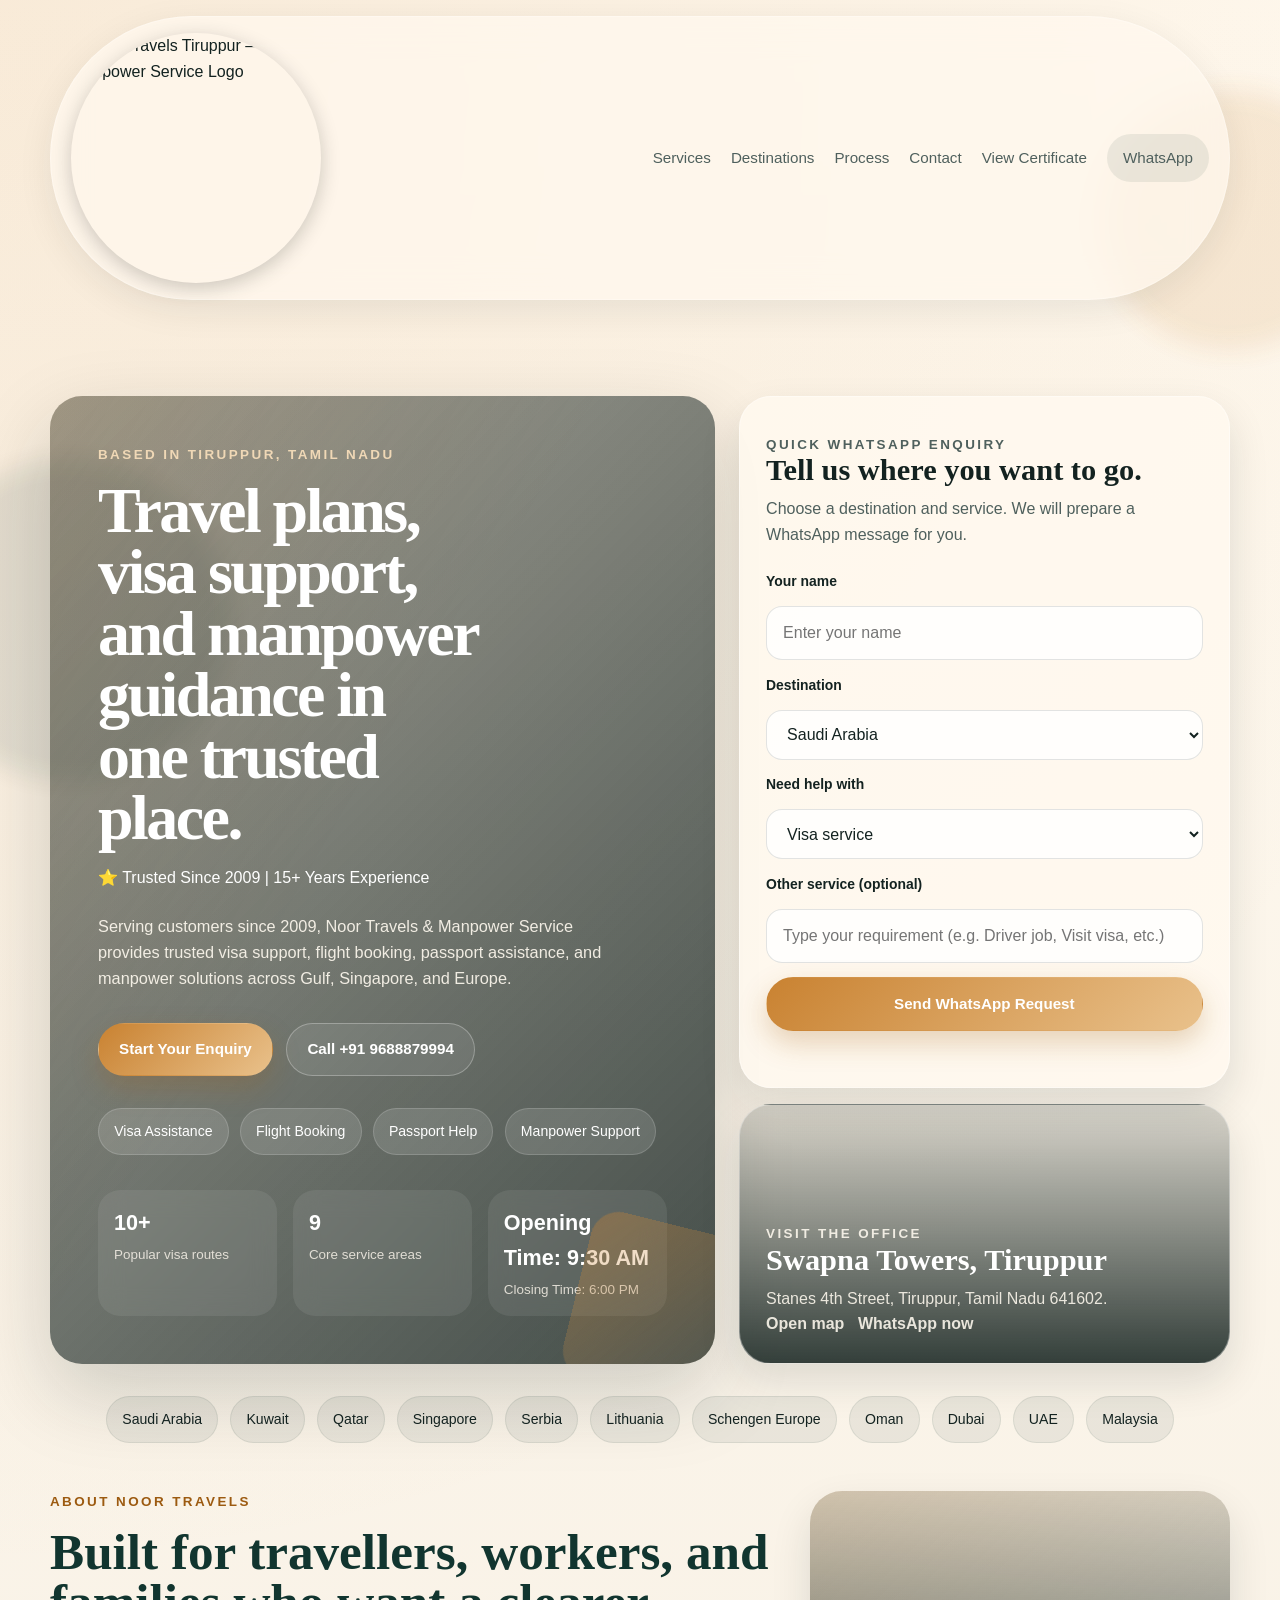
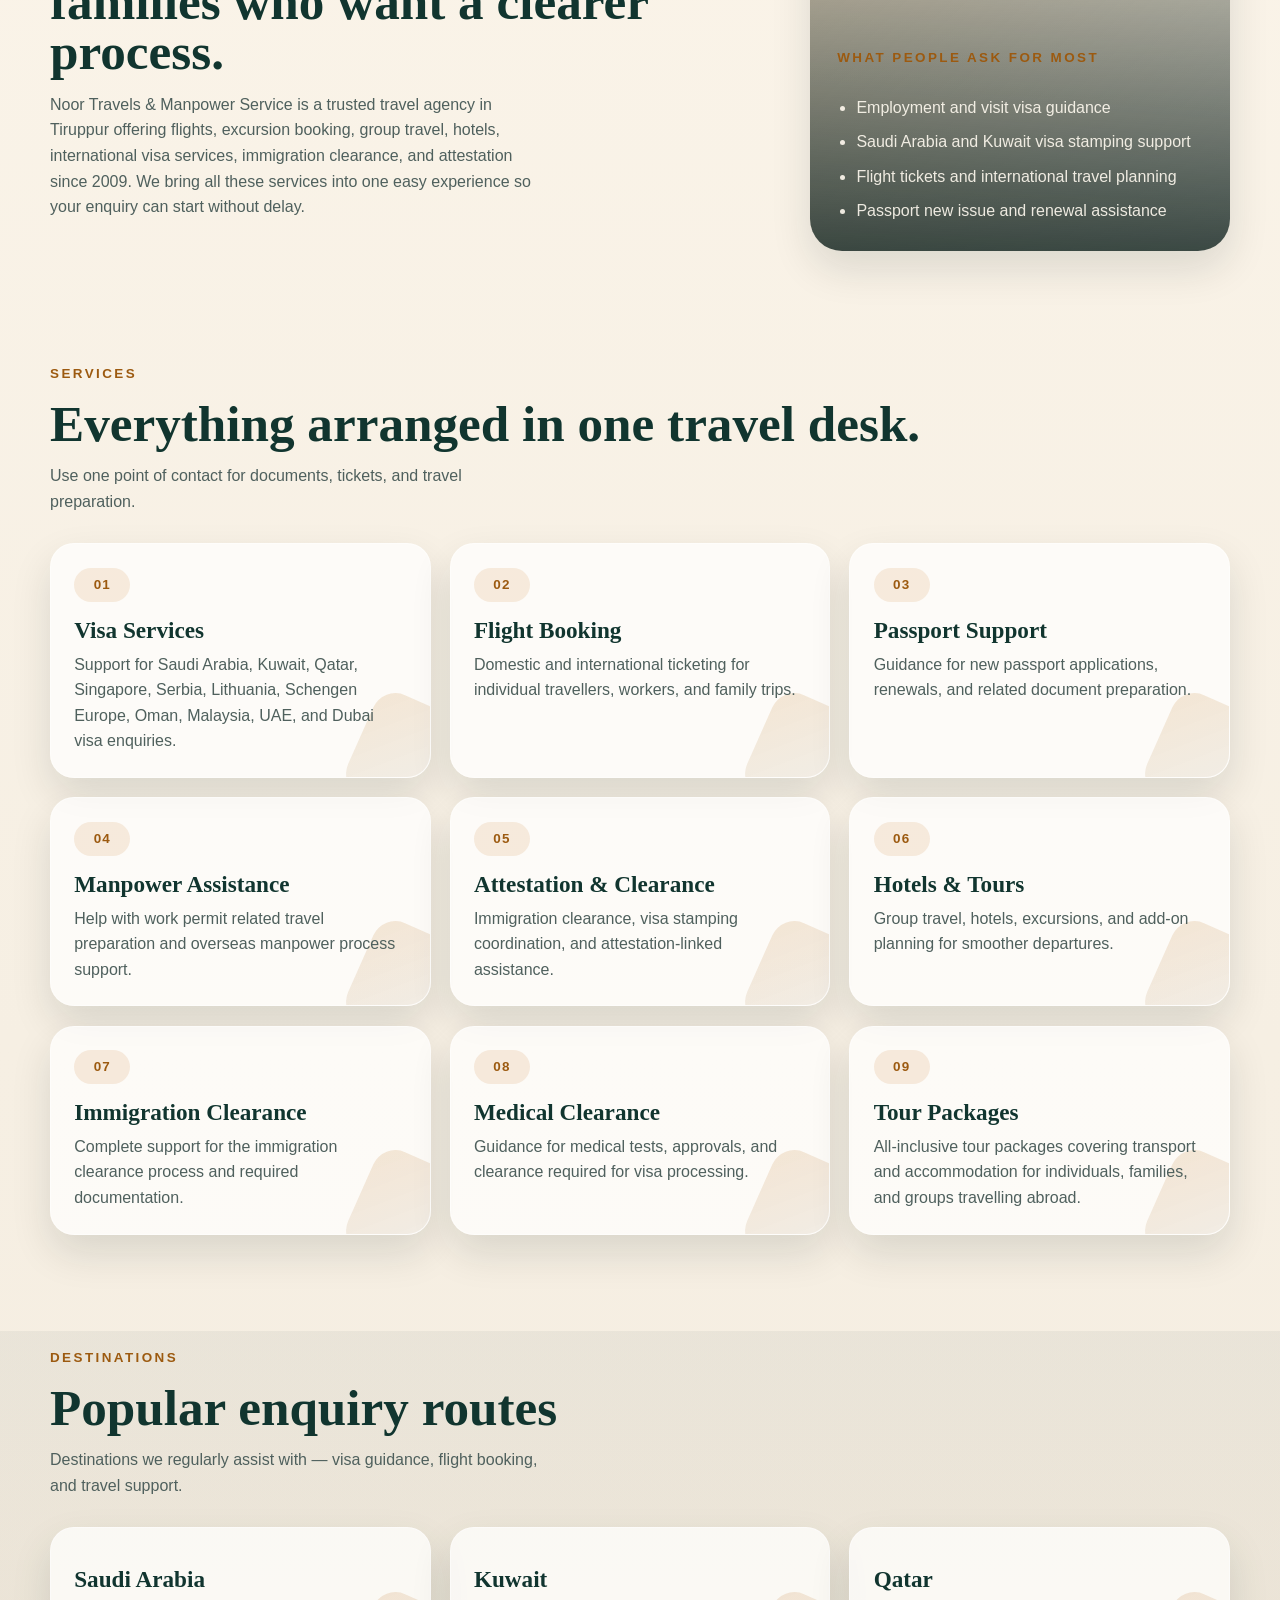
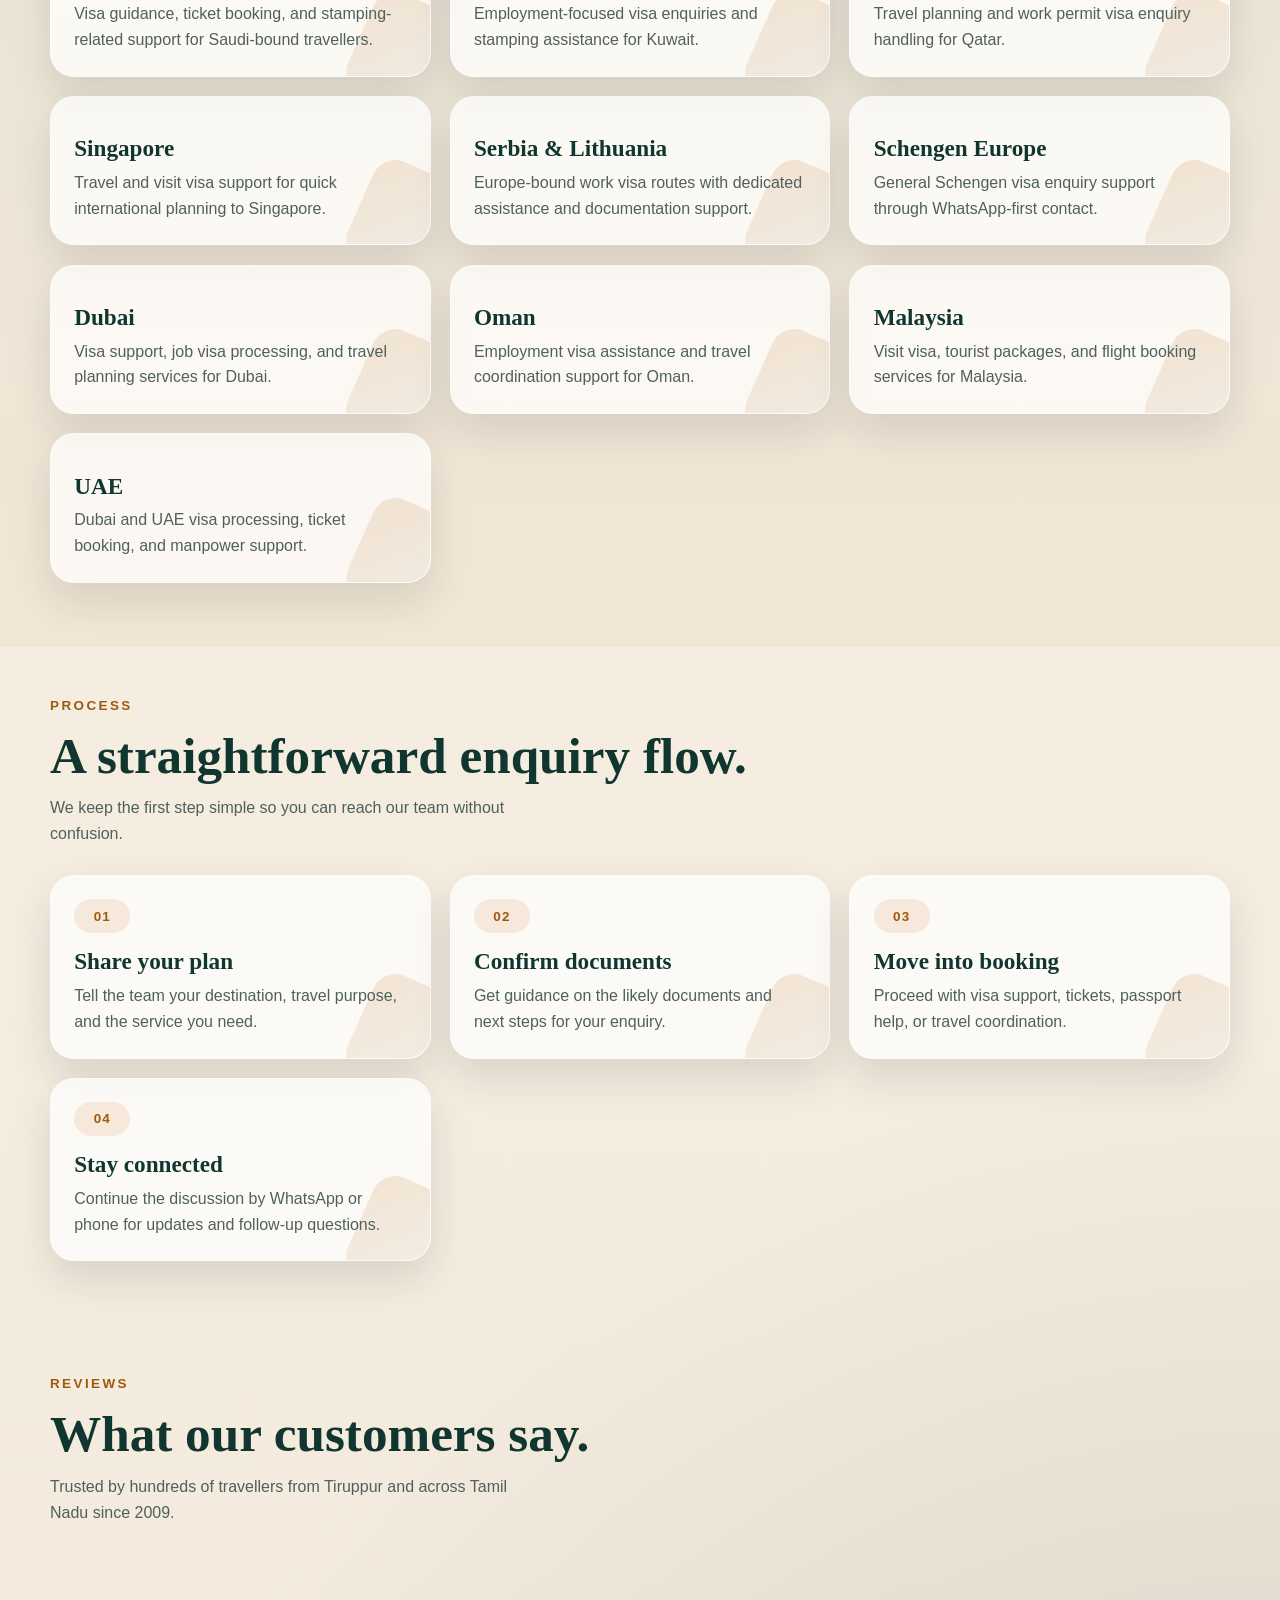
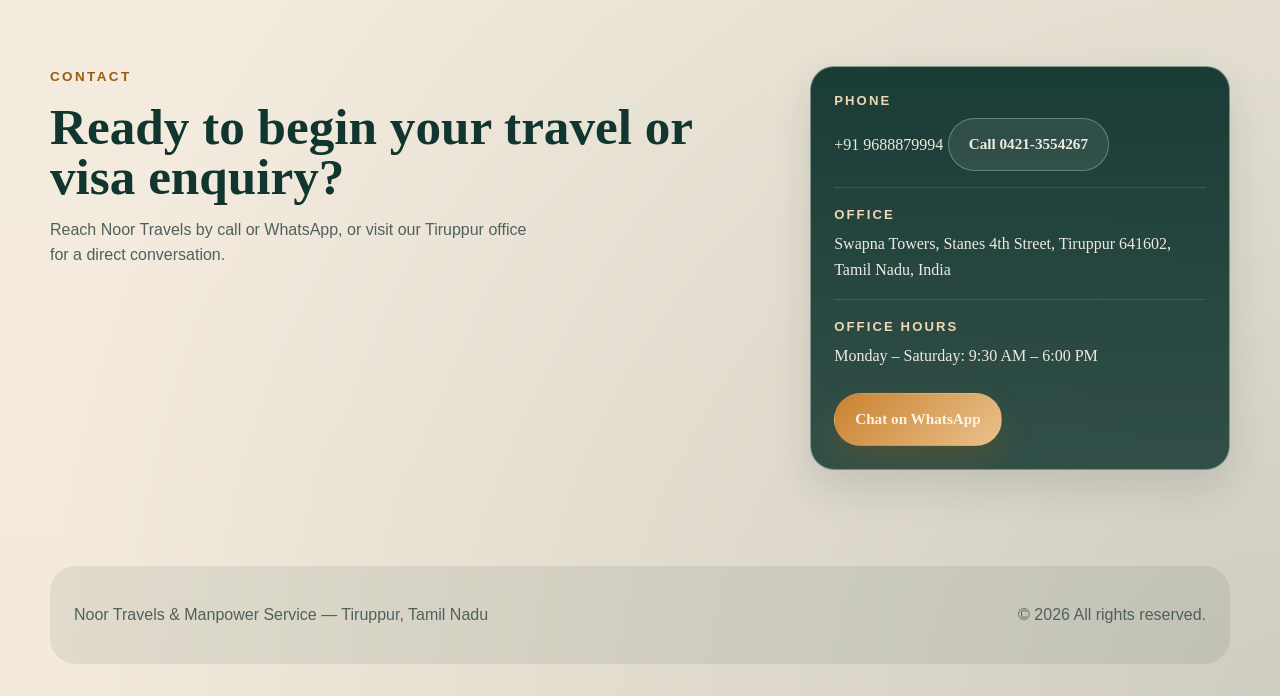
==== index.html @ f5ac2590 "Update index.html" ====
<!DOCTYPE html>
<html lang="en">
<head>

  

  <!-- ✅ Charset & Viewport -->
  <meta charset="UTF-8">
  <meta name="viewport" content="width=device-width, initial-scale=1.0">

  <!-- ✅ Primary SEO Meta Tags -->
  <title>Noor Travels Tiruppur | Visa, Passport, Flight Booking &amp; Manpower Service</title>
  <meta name="description" content="Noor Travels Tiruppur — trusted since 2009 for visa services, passport assistance, flight booking, immigration clearance, and manpower solutions for Gulf, Singapore, and Europe. Call +91 9688879994.">
  <meta name="keywords" content="Noor Travels Tiruppur, visa service Tiruppur, passport help Tiruppur, flight booking Tiruppur, manpower service Tiruppur, Saudi Arabia visa Tiruppur, Kuwait visa Tiruppur, immigration clearance Tiruppur, travel agent Tiruppur Tamil Nadu">
  <meta name="author" content="Noor Travels Tiruppur">
  <meta name="robots" content="index, follow">
  <link rel="canonical" href="https://noortreavelsindia.com/">
  <meta name="google-site-verification" content="9Qzqf86oFDKnTJ5X3nTFJwnD5PUoz3kzwORGMLx052U" />
<!-- ✅ Favicon (SEO + Google icon) -->
<link rel="icon" type="image/png" sizes="48x48" href="/favicon.png">
<link rel="icon" type="image/png" sizes="192x192" href="/favicon.png">
<link rel="apple-touch-icon" sizes="180x180" href="/favicon.png">
<link rel="shortcut icon" href="/favicon.png">


  <!-- ✅ Open Graph / Social SEO -->
  <meta property="og:title" content="Noor Travels Tiruppur | Visa, Passport &amp; Manpower Services">
  <meta property="og:description" content="Trusted travel agency in Tiruppur since 2009. Visa assistance, flight booking, passport support, manpower services for Gulf, Singapore &amp; Europe.">
  <meta property="og:image" content="https://noortreavelsindia.com/noor-travels-logo.png">
  <meta property="og:url" content="https://noortreavelsindia.com/">
  <meta property="og:type" content="website">
  <meta property="og:site_name" content="Noor Travels Tiruppur">

  <!-- ✅ Twitter Card -->
  <meta name="twitter:card" content="summary_large_image">
  <meta name="twitter:title" content="Noor Travels Tiruppur | Visa, Passport &amp; Manpower Services">
  <meta name="twitter:description" content="Trusted travel agency in Tiruppur since 2009. Visa, passport, flight booking &amp; manpower services.">
  <meta name="twitter:image" content="https://noortreavelsindia.com/noor-travels-logo.png">

  <!-- ✅ Structured Data: TravelAgency -->
  <script type="application/ld+json">
  {
    "@context": "https://schema.org",
    "@type": "TravelAgency",
    "name": "Noor Travels Tiruppur",
    "description": "Trusted travel agency in Tiruppur since 2009 offering visa services, flight booking, passport assistance, manpower solutions, and immigration clearance.",
    "image": "https://noortreavelsindia.com/noor-travels-logo.png",
    "logo": "https://noortreavelsindia.com/noor-travels-logo.png",
    "url": "https://noortreavelsindia.com/",
    "telephone": "+919688879994",
    "email": "",
    "foundingDate": "2009",
    "address": {
      "@type": "PostalAddress",
      "streetAddress": "Swapna Towers, Stanes 4th Street,
      "addressLocality": "Tiruppur",
      "addressRegion": "Tamil Nadu",
      "postalCode": "641602",
      "addressCountry": "IN"
    },
    "geo": {
      "@type": "GeoCoordinates",
      "latitude": "11.1085",
      "longitude": "77.3411"
    },
    "openingHours": "Mo-Sa 09:30-18:00",
    "sameAs": [
      "https://wa.me/919688879994"
    ],
    "areaServed": [
      "Saudi Arabia", "Kuwait", "Qatar", "Singapore", "Dubai", "UAE", "Oman", "Malaysia", "Serbia", "Lithuania", "Schengen Europe"
    ],
    "hasOfferCatalog": {
      "@type": "OfferCatalog",
      "name": "Travel and Visa Services",
      "itemListElement": [
        { "@type": "Offer", "itemOffered": { "@type": "Service", "name": "Visa Services" } },
        { "@type": "Offer", "itemOffered": { "@type": "Service", "name": "Flight Booking" } },
        { "@type": "Offer", "itemOffered": { "@type": "Service", "name": "Passport Support" } },
        { "@type": "Offer", "itemOffered": { "@type": "Service", "name": "Manpower Assistance" } },
        { "@type": "Offer", "itemOffered": { "@type": "Service", "name": "Immigration Clearance" } },
        { "@type": "Offer", "itemOffered": { "@type": "Service", "name": "Attestation and Clearance" } }
      ]
    }
  }
  </script>

  <link rel="stylesheet" href="style.css">

</head>

<body>
  <div class="page-glow page-glow-one" aria-hidden="true"></div>
  <div class="page-glow page-glow-two" aria-hidden="true"></div>

  <!-- ✅ Site Header -->
  <header class="site-header" id="top">
    <div class="nav-shell">
      <a class="brand" href="#top" aria-label="Noor Travels Tiruppur — go to homepage">
        <img class="brand-logo" src="noor-travels-logo.png" alt="Noor Travels Tiruppur — Visa &amp; Manpower Service Logo">
      </a>

      <button class="nav-toggle" type="button" aria-expanded="false" aria-controls="site-nav">
        <span></span>
        <span></span>
        <span></span>
        <span class="sr-only">Toggle navigation</span>
      </button>

      <nav class="site-nav" id="site-nav" aria-label="Main navigation">
        <a href="#services">Services</a>
        <a href="#destinations">Destinations</a>
        <a href="#process">Process</a>
        <a href="#contact">Contact</a>
        <a href="javascript:void(0)" class="cert-btn" onclick="toggleCertificate()">View Certificate</a>
        <a class="nav-cta" href="https://wa.me/919688879994" target="_blank" rel="noopener noreferrer">WhatsApp</a>
      </nav>
    </div>
  </header>

  <main>

    <!-- ✅ Hero Section -->
    <section class="hero reveal" aria-label="Hero — Noor Travels introduction">
      <div class="container hero-grid">
        <div class="hero-copy">
          <p class="eyebrow">Based in Tiruppur, Tamil Nadu</p>
          <h1>Travel plans, visa support, and manpower guidance in one trusted place.</h1>

          <p class="hero-badge">⭐ Trusted Since 2009 | 15+ Years Experience</p>

          <p class="hero-text">
            Serving customers since 2009, Noor Travels &amp; Manpower Service provides trusted visa support, flight booking, passport assistance, and manpower solutions across Gulf, Singapore, and Europe.
          </p>

          <div class="hero-actions">
            <a class="button button-primary" href="#contact">Start Your Enquiry</a>
            <a class="button button-secondary" href="tel:+919688879994">Call +91 9688879994</a>
          </div>

          <div class="hero-pills" aria-label="Key services offered">
            <span>Visa Assistance</span>
            <span>Flight Booking</span>
            <span>Passport Help</span>
            <span>Manpower Support</span>
          </div>

          <div class="hero-metrics">
            <article>
              <strong>10+</strong>
              <span>Popular visa routes</span>
            </article>
            <article>
              <strong>9</strong>
              <span>Core service areas</span>
            </article>
            <article>
              <strong>Opening Time: 9:30 AM</strong>
              <span>Closing Time: 6:00 PM</span>
            </article>
          </div>
        </div>

        <div class="hero-panel">
          <div class="panel-card inquiry-card reveal">
            <p class="card-kicker">Quick WhatsApp enquiry</p>
            <h2>Tell us where you want to go.</h2>
            <p>Choose a destination and service. We will prepare a WhatsApp message for you.</p>

            <form class="inquiry-form" id="inquiry-form" novalidate>
              <label for="traveller-name">Your name</label>
              <input id="traveller-name" name="traveller-name" type="text" placeholder="Enter your name" autocomplete="name">

              <label for="country">Destination</label>
              <select id="country" name="country">
                <option value="Saudi Arabia">Saudi Arabia</option>
                <option value="Kuwait">Kuwait</option>
                <option value="Qatar">Qatar</option>
                <option value="Singapore">Singapore</option>
                <option value="Serbia">Serbia</option>
                <option value="Lithuania">Lithuania</option>
                <option value="Schengen Europe">Schengen Europe</option>
                <option value="Dubai">Dubai</option>
                <option value="UAE">UAE</option>
                <option value="Oman">Oman</option>
                <option value="Malaysia">Malaysia</option>
              </select>

              <label for="service-type">Need help with</label>
              <select id="service-type" name="service-type">
                <option value="Visa service">Visa service</option>
                <option value="Flight booking">Flight booking</option>
                <option value="Passport support">Passport support</option>
                <option value="Manpower service">Manpower service</option>
                <option value="Attestation and clearance">Attestation and clearance</option>
                <option value="Hotels and tours">Hotels and tours</option>
                <option value="Immigration clearance">Immigration clearance</option>
                <option value="Medical clearance">Medical clearance</option>
                <option value="Tours packages">Tours packages</option>
              </select>

              <label for="custom-service">Other service (optional)</label>
              <input
                id="custom-service"
                name="custom-service"
                type="text"
                placeholder="Type your requirement (e.g. Driver job, Visit visa, etc.)">

              <button class="button button-primary button-block" type="submit">Send WhatsApp Request</button>
            </form>
          </div>

          <aside class="panel-card location-card reveal" aria-label="Office location">
            <p class="card-kicker">Visit the office</p>
            <h2>Swapna Towers, Tiruppur</h2>
            <p>Stanes 4th Street, Tiruppur, Tamil Nadu 641602.</p>
            <div class="location-actions">
              <a class="inline-link" href="https://maps.google.com/?q=Swapna+Towers+Stanes+4th+Street+College+Road+Tiruppur+Tamil+Nadu+641602" target="_blank" rel="noopener noreferrer">Open map</a>
              <a class="inline-link" href="https://wa.me/919688879994" target="_blank" rel="noopener noreferrer">WhatsApp now</a>
            </div>
          </aside>
        </div>
      </div>
    </section>

    <!-- ✅ Route Strip -->
    <section class="route-strip reveal" aria-label="Popular travel destinations served">
      <div class="container route-strip-track">
        <span>Saudi Arabia</span>
        <span>Kuwait</span>
        <span>Qatar</span>
        <span>Singapore</span>
        <span>Serbia</span>
        <span>Lithuania</span>
        <span>Schengen Europe</span>
        <span>Oman</span>
        <span>Dubai</span>
        <span>UAE</span>
        <span>Malaysia</span>
      </div>
    </section>

    <!-- ✅ About Section -->
    <section class="section reveal" id="about" aria-label="About Noor Travels">
      <div class="container split-layout">
        <div>
          <p class="section-tag">About Noor Travels</p>
          <h2>Built for travellers, workers, and families who want a clearer process.</h2>
          <p class="section-text">
            Noor Travels &amp; Manpower Service is a trusted travel agency in Tiruppur offering flights, excursion booking, group travel, hotels, international visa services, immigration clearance, and attestation since 2009. We bring all these services into one easy experience so your enquiry can start without delay.
          </p>
        </div>

        <div class="story-card">
          <div class="story-overlay">
            <p class="card-kicker">What people ask for most</p>
            <ul class="story-list">
              <li>Employment and visit visa guidance</li>
              <li>Saudi Arabia and Kuwait visa stamping support</li>
              <li>Flight tickets and international travel planning</li>
              <li>Passport new issue and renewal assistance</li>
            </ul>
          </div>
        </div>
      </div>
    </section>

    <!-- ✅ Services Section -->
    <section class="section reveal" id="services" aria-label="Our services">
      <div class="container">
        <p class="section-tag">Services</p>
        <div class="section-heading">
          <div>
            <h2>Everything arranged in one travel desk.</h2>
            <p>Use one point of contact for documents, tickets, and travel preparation.</p>
          </div>
        </div>

        <div class="card-grid">
          <article class="service-card">
            <span class="service-index">01</span>
            <h3>Visa Services</h3>
            <p>Support for Saudi Arabia, Kuwait, Qatar, Singapore, Serbia, Lithuania, Schengen Europe, Oman, Malaysia, UAE, and Dubai visa enquiries.</p>
          </article>

          <article class="service-card">
            <span class="service-index">02</span>
            <h3>Flight Booking</h3>
            <p>Domestic and international ticketing for individual travellers, workers, and family trips.</p>
          </article>

          <article class="service-card">
            <span class="service-index">03</span>
            <h3>Passport Support</h3>
            <p>Guidance for new passport applications, renewals, and related document preparation.</p>
          </article>

          <article class="service-card">
            <span class="service-index">04</span>
            <h3>Manpower Assistance</h3>
            <p>Help with work permit related travel preparation and overseas manpower process support.</p>
          </article>

          <article class="service-card">
            <span class="service-index">05</span>
            <h3>Attestation &amp; Clearance</h3>
            <p>Immigration clearance, visa stamping coordination, and attestation-linked assistance.</p>
          </article>

          <article class="service-card">
            <span class="service-index">06</span>
            <h3>Hotels &amp; Tours</h3>
            <p>Group travel, hotels, excursions, and add-on planning for smoother departures.</p>
          </article>

          <article class="service-card">
            <span class="service-index">07</span>
            <h3>Immigration Clearance</h3>
            <p>Complete support for the immigration clearance process and required documentation.</p>
          </article>

          <article class="service-card">
            <span class="service-index">08</span>
            <h3>Medical Clearance</h3>
            <p>Guidance for medical tests, approvals, and clearance required for visa processing.</p>
          </article>

          <article class="service-card">
            <span class="service-index">09</span>
            <h3>Tour Packages</h3>
            <p>All-inclusive tour packages covering transport and accommodation for individuals, families, and groups travelling abroad.</p>
          </article>
        </div>
      </div>
    </section>

    <!-- ✅ Destinations Section -->
    <section class="section section-tinted reveal" id="destinations" aria-label="Popular travel destinations">
      <div class="container">
        <p class="section-tag">Destinations</p>
        <div class="section-heading">
          <div>
            <h2>Popular enquiry routes</h2>
            <p>Destinations we regularly assist with — visa guidance, flight booking, and travel support.</p>
          </div>
        </div>

        <div class="destination-grid">
          <article class="destination-card">
            <h3>Saudi Arabia</h3>
            <p>Visa guidance, ticket booking, and stamping-related support for Saudi-bound travellers.</p>
          </article>

          <article class="destination-card">
            <h3>Kuwait</h3>
            <p>Employment-focused visa enquiries and stamping assistance for Kuwait.</p>
          </article>

          <article class="destination-card">
            <h3>Qatar</h3>
            <p>Travel planning and work permit visa enquiry handling for Qatar.</p>
          </article>

          <article class="destination-card">
            <h3>Singapore</h3>
            <p>Travel and visit visa support for quick international planning to Singapore.</p>
          </article>

          <article class="destination-card">
            <h3>Serbia &amp; Lithuania</h3>
            <p>Europe-bound work visa routes with dedicated assistance and documentation support.</p>
          </article>

          <article class="destination-card">
            <h3>Schengen Europe</h3>
            <p>General Schengen visa enquiry support through WhatsApp-first contact.</p>
          </article>

          <article class="destination-card">
            <h3>Dubai</h3>
            <p>Visa support, job visa processing, and travel planning services for Dubai.</p>
          </article>

          <article class="destination-card">
            <h3>Oman</h3>
            <p>Employment visa assistance and travel coordination support for Oman.</p>
          </article>

          <article class="destination-card">
            <h3>Malaysia</h3>
            <p>Visit visa, tourist packages, and flight booking services for Malaysia.</p>
          </article>

          <article class="destination-card">
            <h3>UAE</h3>
            <p>Dubai and UAE visa processing, ticket booking, and manpower support.</p>
          </article>
        </div>
      </div>
    </section>

    <!-- ✅ Process Section -->
    <section class="section reveal" id="process" aria-label="How we work — enquiry process">
      <div class="container">
        <p class="section-tag">Process</p>
        <div class="section-heading">
          <div>
            <h2>A straightforward enquiry flow.</h2>
            <p>We keep the first step simple so you can reach our team without confusion.</p>
          </div>
        </div>

        <div class="process-grid">
          <article class="process-card">
            <span>01</span>
            <h3>Share your plan</h3>
            <p>Tell the team your destination, travel purpose, and the service you need.</p>
          </article>

          <article class="process-card">
            <span>02</span>
            <h3>Confirm documents</h3>
            <p>Get guidance on the likely documents and next steps for your enquiry.</p>
          </article>

          <article class="process-card">
            <span>03</span>
            <h3>Move into booking</h3>
            <p>Proceed with visa support, tickets, passport help, or travel coordination.</p>
          </article>

          <article class="process-card">
            <span>04</span>
            <h3>Stay connected</h3>
            <p>Continue the discussion by WhatsApp or phone for updates and follow-up questions.</p>
          </article>
        </div>
      </div>
    </section>

    <!-- ✅ Reviews Section -->
    <section class="section reveal" id="reviews" aria-label="Customer reviews">
      <div class="container">
        <p class="section-tag">Reviews</p>
        <div class="section-heading">
          <div>
            <h2>What our customers say.</h2>
            <p>Trusted by hundreds of travellers from Tiruppur and across Tamil Nadu since 2009.</p>
          </div>
        </div>
      </div>
    </section>

    <!-- ✅ Certificate Section (toggled by nav button) -->
    <section class="section reveal" id="certificate" style="display:none;" aria-label="Official certificates">
      <div class="container">
        <p class="section-tag">Certification</p>
        <h2>Our Certificate</h2>
        <p class="section-text">View all pages of our official certificate below.</p>

        <div class="certificate-grid">
          <button onclick="toggleCertificate()" class="close-btn">Close ❌</button>
          <img src="Certificate_page-0001.jpg" alt="Noor Travels Official Certificate — Page 1, Tiruppur Tamil Nadu">
          <img src="Certificate_page-0002.jpg" alt="Noor Travels Official Certificate — Page 2, Tiruppur Tamil Nadu">
          <img src="Certificate_page-0003.jpg" alt="Noor Travels Official Certificate — Page 3, Tiruppur Tamil Nadu">
          <img src="Certificate_page-0004.jpg" alt="Noor Travels Official Certificate — Page 4, Tiruppur Tamil Nadu">
        </div>
      </div>
    </section>

    <!-- ✅ Contact Section -->
    <section class="section contact-section reveal" id="contact" aria-label="Contact Noor Travels Tiruppur">
      <div class="container contact-grid">
        <div>
          <p class="section-tag">Contact</p>
          <h2>Ready to begin your travel or visa enquiry?</h2>
          <p class="section-text">
            Reach Noor Travels by call or WhatsApp, or visit our Tiruppur office for a direct conversation.
          </p>
        </div>

        <address class="contact-card" style="font-style:normal;">
          <div class="contact-row">
            <span>Phone</span>
            <a href="tel:+919688879994">+91 9688879994</a>
            <a class="button button-secondary" href="tel:04213554267">Call 0421-3554267</a>
          </div>
          <div class="contact-row">
            <span>Office</span>
            <p>Swapna Towers, Stanes 4th Street, Tiruppur 641602, Tamil Nadu, India</p>
          </div>
          <div class="contact-row">
            <span>Office Hours</span>
            <p>Monday – Saturday: 9:30 AM – 6:00 PM</p>
          </div>
          <div class="contact-actions">
            <a class="button button-primary" href="https://wa.me/919688879994" target="_blank" rel="noopener noreferrer">Chat on WhatsApp</a>
          </div>
        </address>
      </div>
    </section>

  </main>

  <footer class="site-footer" aria-label="Site footer">
    <div class="container footer-shell">
      <p>Noor Travels &amp; Manpower Service — Tiruppur, Tamil Nadu</p>
      <p>&copy; <span id="year"></span> All rights reserved.</p>
    </div>
  </footer>

  <!-- ✅ Deferred script for non-blocking page load -->
  <script src="script.js" defer></script>
</body>
</html>
---- style.css ----
:root {
  --bg: #f6efe3;
  --bg-deep: #11352f;
  --bg-panel: rgba(10, 32, 29, 0.8);
  --panel-light: rgba(255, 249, 239, 0.82);
  --ink: #132220;
  --ink-soft: #4f605d;
  --line: rgba(19, 34, 32, 0.12);
  --white: #ffffff;
  --accent: #c98231;
  --accent-strong: #9c5a10;
  --accent-soft: rgba(201, 130, 49, 0.14);
  --shadow-lg: 0 30px 80px rgba(19, 34, 32, 0.18);
  --shadow-md: 0 18px 40px rgba(19, 34, 32, 0.12);
  --radius-xl: 32px;
  --radius-lg: 24px;
  --radius-md: 18px;
  --max-width: 1180px;
}

*,
*::before,
*::after {
  box-sizing: border-box;
}

html {
  scroll-behavior: smooth;
}

body {
  margin: 0;
  color: var(--ink);
  background:
    radial-gradient(circle at top left, rgba(201, 130, 49, 0.12), transparent 28%),
    radial-gradient(circle at bottom right, rgba(17, 53, 47, 0.16), transparent 22%),
    linear-gradient(180deg, #fff9ef 0%, #f6efe3 48%, #f3eadc 100%);
  font-family: "Trebuchet MS", "Lucida Sans Unicode", "Lucida Grande", sans-serif;
  line-height: 1.6;
  overflow-x: hidden;
}

img {
  display: block;
  max-width: 100%;
}

a {
  color: inherit;
  text-decoration: none;
}

button,
input,
select {
  font: inherit;
}

.sr-only {
  position: absolute;
  width: 1px;
  height: 1px;
  padding: 0;
  margin: -1px;
  overflow: hidden;
  clip: rect(0, 0, 0, 0);
  white-space: nowrap;
  border: 0;
}

.container {
  width: min(calc(100% - 2rem), var(--max-width));
  margin: 0 auto;
}

.page-glow {
  position: fixed;
  z-index: -1;
  border-radius: 999px;
  filter: blur(12px);
  opacity: 0.8;
}

.page-glow-one {
  top: 90px;
  right: -80px;
  width: 260px;
  height: 260px;
  background: rgba(201, 130, 49, 0.16);
}

.page-glow-two {
  bottom: 120px;
  left: -90px;
  width: 320px;
  height: 320px;
  background: rgba(17, 53, 47, 0.12);
}

.site-header {
  position: sticky;
  top: 0;
  z-index: 20;
  padding: 1rem 0 0;
}

.nav-shell {
  width: min(calc(100% - 2rem), var(--max-width));
  margin: 0 auto;
  padding: 1rem 1.25rem;
  display: flex;
  align-items: center;
  justify-content: space-between;
  gap: 1rem;
  border: 1px solid rgba(255, 255, 255, 0.3);
  border-radius: 999px;
  backdrop-filter: blur(18px);
  background: rgba(255, 249, 239, 0.72);
  box-shadow: 0 10px 35px rgba(19, 34, 32, 0.08);
}

.brand {
  display: inline-flex;
  align-items: center;
  min-width: 0;
}

.brand-logo {
  display: block;
  width: clamp(180px, 22vw, 250px);
  height: clamp(180px, 22vw, 250px);
  border-radius: 50%;
  object-fit: cover;
  box-shadow: 0 5px 20px rgba(0, 0, 0, 0.2);
}

.hero h1,
.section h2,
.panel-card h2,
.service-card h3,
.destination-card h3,
.process-card h3,
.testimonial-card footer,
.contact-card a,
.contact-card p {
  font-family: "Palatino Linotype", "Book Antiqua", Palatino, serif;
}

.site-nav {
  display: flex;
  align-items: center;
  gap: 1.25rem;
  font-size: 0.95rem;
}

.site-nav a {
  color: var(--ink-soft);
  transition: color 180ms ease, transform 180ms ease;
}

.site-nav a:hover,
.site-nav a:focus-visible,
.inline-link:hover,
.inline-link:focus-visible {
  color: var(--accent-strong);
}

.nav-cta {
  padding: 0.75rem 1rem;
  border-radius: 999px;
  background: rgba(17, 53, 47, 0.08);
  color: var(--ink);
}

.nav-toggle {
  display: none;
  width: 48px;
  height: 48px;
  padding: 0;
  border: 0;
  border-radius: 14px;
  background: rgba(17, 53, 47, 0.08);
  cursor: pointer;
}

.nav-toggle span {
  display: block;
  width: 18px;
  height: 2px;
  margin: 4px auto;
  background: var(--ink);
  border-radius: 999px;
}

.hero {
  padding: 6rem 0 2rem;
}

.hero-grid {
  display: grid;
  grid-template-columns: minmax(0, 1.15fr) minmax(320px, 0.85fr);
  gap: 1.5rem;
  align-items: stretch;
}

.hero-copy {
  position: relative;
  padding: 3rem;
  border-radius: var(--radius-xl);
  overflow: hidden;
  color: var(--white);
  background:
    linear-gradient(135deg, rgba(6, 21, 19, 0.35), rgba(6, 21, 19, 0.75)),
    linear-gradient(120deg, rgba(201, 130, 49, 0.18), transparent 45%),
    url("BackGround.jpg") center/cover no-repeat;
  box-shadow: var(--shadow-lg);
}

.hero-copy::after {
  content: "";
  position: absolute;
  inset: auto -30px -30px auto;
  width: 170px;
  height: 170px;
  border-radius: 28px;
  background: linear-gradient(135deg, rgba(201, 130, 49, 0.36), rgba(255, 255, 255, 0.05));
  transform: rotate(14deg);
}

.eyebrow,
.section-tag,
.card-kicker {
  margin: 0 0 0.9rem;
  color: #f0d8b6;
  font-size: 0.84rem;
  font-weight: 700;
  letter-spacing: 0.18em;
  text-transform: uppercase;
}

.hero h1 {
  margin: 0;
  max-width: 12ch;
  font-size: clamp(2.7rem, 5vw, 5rem);
  line-height: 0.96;
  letter-spacing: -0.04em;
}

.hero-text {
  max-width: 58ch;
  margin: 1.4rem 0 0;
  font-size: 1.02rem;
  color: rgba(255, 249, 239, 0.9);
}

.hero-actions,
.contact-actions,
.location-actions {
  display: flex;
  flex-wrap: wrap;
  gap: 0.85rem;
}

.hero-actions {
  margin-top: 2rem;
}

.button {
  display: inline-flex;
  align-items: center;
  justify-content: center;
  min-height: 52px;
  padding: 0.85rem 1.25rem;
  border: 1px solid transparent;
  border-radius: 999px;
  font-size: 0.95rem;
  font-weight: 700;
  transition: transform 180ms ease, box-shadow 180ms ease, background 180ms ease;
}

.button:hover,
.button:focus-visible,
.site-nav a:hover,
.site-nav a:focus-visible {
  transform: translateY(-1px);
}

.button-primary {
  background: linear-gradient(135deg, var(--accent), #e9c18b);
  color: var(--white);
  box-shadow: 0 12px 28px rgba(156, 90, 16, 0.25);
}

.button-secondary {
  border-color: rgba(255, 255, 255, 0.28);
  background: rgba(255, 255, 255, 0.08);
  color: var(--white);
}

.button-block {
  width: 100%;
}

.hero-pills {
  display: flex;
  flex-wrap: wrap;
  gap: 0.7rem;
  margin-top: 2rem;
}

.hero-pills span,
.route-strip-track span {
  padding: 0.7rem 0.95rem;
  border-radius: 999px;
  background: rgba(255, 255, 255, 0.12);
  border: 1px solid rgba(255, 255, 255, 0.16);
  font-size: 0.88rem;
}

.hero-metrics {
  display: grid;
  grid-template-columns: repeat(3, minmax(0, 1fr));
  gap: 1rem;
  margin-top: 2.2rem;
}

.hero-metrics article {
  padding: 1rem;
  border-radius: 22px;
  background: rgba(255, 255, 255, 0.08);
  backdrop-filter: blur(12px);
}

.hero-metrics strong {
  display: block;
  font-size: 1.35rem;
}

.hero-metrics span {
  display: block;
  margin-top: 0.2rem;
  font-size: 0.84rem;
  color: rgba(255, 249, 239, 0.8);
}

.hero-panel {
  display: grid;
  gap: 1rem;
}

.panel-card {
  border-radius: var(--radius-xl);
  padding: 1.65rem;
  background: var(--panel-light);
  border: 1px solid rgba(255, 255, 255, 0.35);
  box-shadow: var(--shadow-md);
}

.panel-card h2 {
  margin: 0;
  font-size: 1.9rem;
  line-height: 1;
}

.panel-card p {
  margin: 0.65rem 0 0;
  color: var(--ink-soft);
}

.card-kicker,
.section-tag {
  color: var(--accent-strong);
}

.inquiry-form {
  display: grid;
  gap: 0.85rem;
  margin-top: 1.4rem;
}

.inquiry-form label {
  font-size: 0.87rem;
  font-weight: 700;
  color: var(--ink);
}

.inquiry-form input,
.inquiry-form select {
  width: 100%;
  min-height: 50px;
  padding: 0.85rem 1rem;
  border: 1px solid var(--line);
  border-radius: 16px;
  background: rgba(255, 255, 255, 0.82);
  color: var(--ink);
  outline: none;
}

.inquiry-form input:focus,
.inquiry-form select:focus {
  border-color: rgba(201, 130, 49, 0.55);
  box-shadow: 0 0 0 4px rgba(201, 130, 49, 0.12);
}

.location-card {
  position: relative;
  min-height: 230px;
  display: flex;
  flex-direction: column;
  justify-content: flex-end;
  overflow: hidden;
  color: var(--white);
  background:
    linear-gradient(180deg, rgba(8, 23, 20, 0.14), rgba(8, 23, 20, 0.82)),
    url("Select.jpg") center/cover no-repeat;
}

.location-card p,
.location-card a {
  color: rgba(255, 249, 239, 0.88);
}

.inline-link {
  font-weight: 700;
}

.route-strip {
  padding: 0 0 1rem;
}

.route-strip-track {
  display: flex;
  flex-wrap: wrap;
  gap: 0.75rem;
  justify-content: center;
}

.route-strip-track span {
  background: rgba(17, 53, 47, 0.07);
  border-color: rgba(17, 53, 47, 0.08);
}

.section {
  padding: 2rem 0 5rem;
}

.section-tinted {
  position: relative;
}

.section-tinted::before {
  content: "";
  position: absolute;
  inset: 1rem 0;
  background: linear-gradient(180deg, rgba(17, 53, 47, 0.05), rgba(201, 130, 49, 0.06));
  z-index: -1;
}

.section-heading {
  display: flex;
  align-items: end;
  justify-content: space-between;
  gap: 1rem;
  margin-bottom: 1.8rem;
}

.section h2 {
  margin: 0;
  font-size: clamp(2rem, 4vw, 3.3rem);
  line-height: 0.98;
  color: var(--bg-deep);
}

.section-heading p,
.section-text {
  max-width: 56ch;
  margin: 0.9rem 0 0;
  color: var(--ink-soft);
}

.split-layout {
  display: grid;
  grid-template-columns: minmax(0, 1fr) minmax(300px, 420px);
  gap: 1.5rem;
  align-items: stretch;
}

.story-card {
  min-height: 360px;
  border-radius: var(--radius-xl);
  overflow: hidden;
  background:
    linear-gradient(180deg, rgba(11, 30, 27, 0.14), rgba(11, 30, 27, 0.8)),
    linear-gradient(135deg, rgba(201, 130, 49, 0.2), transparent),
    url("Select.jpg") center/cover no-repeat;
  box-shadow: var(--shadow-md);
}

.story-overlay {
  height: 100%;
  display: flex;
  flex-direction: column;
  justify-content: flex-end;
  padding: 1.7rem;
}

.story-list {
  margin: 0.75rem 0 0;
  padding-left: 1.2rem;
  color: rgba(255, 249, 239, 0.9);
}

.story-list li + li {
  margin-top: 0.55rem;
}

.card-grid,
.destination-grid,
.process-grid,
.testimonial-grid {
  display: grid;
  grid-template-columns: repeat(3, minmax(0, 1fr));
  gap: 1.2rem;
}

.service-card,
.destination-card,
.process-card,
.testimonial-card,
.contact-card {
  position: relative;
  overflow: hidden;
  border-radius: var(--radius-lg);
  padding: 1.45rem;
  background: rgba(255, 255, 255, 0.72);
  border: 1px solid rgba(255, 255, 255, 0.42);
  box-shadow: var(--shadow-md);
}

.service-card::after,
.destination-card::after,
.process-card::after {
  content: "";
  position: absolute;
  inset: auto -36px -36px auto;
  width: 110px;
  height: 110px;
  border-radius: 24px;
  background: linear-gradient(135deg, rgba(201, 130, 49, 0.18), rgba(17, 53, 47, 0.05));
  transform: rotate(24deg);
}

.service-index,
.process-card span {
  display: inline-flex;
  align-items: center;
  justify-content: center;
  min-width: 56px;
  height: 34px;
  padding: 0 0.8rem;
  border-radius: 999px;
  background: var(--accent-soft);
  color: var(--accent-strong);
  font-size: 0.84rem;
  font-weight: 700;
  letter-spacing: 0.08em;
}

.service-card h3,
.destination-card h3,
.process-card h3 {
  margin: 1rem 0 0.6rem;
  font-size: 1.45rem;
  line-height: 1.05;
  color: var(--bg-deep);
}

.service-card p,
.destination-card p,
.process-card p,
.testimonial-card p,
.contact-card p {
  position: relative;
  z-index: 1;
  margin: 0;
  color: var(--ink-soft);
}

.testimonial-card {
  padding-top: 2rem;
}

.testimonial-card::before {
  content: '"';
  position: absolute;
  top: -14px;
  left: 16px;
  color: rgba(201, 130, 49, 0.22);
  font-family: "Palatino Linotype", "Book Antiqua", Palatino, serif;
  font-size: 5rem;
  line-height: 1;
}

.testimonial-card footer {
  margin-top: 1.1rem;
  font-size: 1.1rem;
  color: var(--bg-deep);
}

.contact-section {
  padding-bottom: 6rem;
}

.contact-grid {
  display: grid;
  grid-template-columns: minmax(0, 1fr) minmax(320px, 420px);
  gap: 1.5rem;
  align-items: start;
}

.contact-card {
  background: linear-gradient(180deg, rgba(17, 53, 47, 0.96), rgba(17, 53, 47, 0.84));
  color: var(--white);
}

.contact-card a,
.contact-card p {
  color: rgba(255, 249, 239, 0.92);
}

.contact-row + .contact-row {
  margin-top: 1rem;
  padding-top: 1rem;
  border-top: 1px solid rgba(255, 255, 255, 0.12);
}

.contact-row span {
  display: block;
  margin-bottom: 0.4rem;
  color: #f0d8b6;
  font-size: 0.82rem;
  font-weight: 700;
  letter-spacing: 0.16em;
  text-transform: uppercase;
}

.contact-actions {
  margin-top: 1.5rem;
}

.site-footer {
  padding: 0 0 2rem;
}

.footer-shell {
  display: flex;
  justify-content: space-between;
  gap: 1rem;
  padding: 1.25rem 1.5rem;
  border-radius: 26px;
  background: rgba(17, 53, 47, 0.08);
  color: var(--ink-soft);
}

.reveal {
  opacity: 0;
  transform: translateY(28px);
  transition: opacity 560ms ease, transform 560ms ease;
}

.reveal.is-visible {
  opacity: 1;
  transform: translateY(0);
}

@media (max-width: 980px) {
  .hero-grid,
  .split-layout,
  .contact-grid,
  .card-grid,
  .destination-grid,
  .process-grid,
  .testimonial-grid {
    grid-template-columns: repeat(2, minmax(0, 1fr));
  }

  .hero-grid,
  .split-layout,
  .contact-grid {
    align-items: start;
  }
}

@media (max-width: 760px) {
  .site-header {
    padding-top: 0.75rem;
  }

  .nav-shell {
    position: relative;
    border-radius: 28px;
    padding: 0.85rem 1rem;
  }

  .nav-toggle {
    display: inline-block;
  }

  .site-nav {
    position: absolute;
    top: calc(100% + 0.6rem);
    left: 0;
    right: 0;
    display: none;
    flex-direction: column;
    align-items: stretch;
    padding: 1rem;
    border-radius: 24px;
    background: rgba(255, 249, 239, 0.96);
    box-shadow: var(--shadow-md);
  }

  .site-nav.is-open {
    display: flex;
  }

  .hero {
    padding-top: 5rem;
  }

  .brand-logo {
    width: min(190px, 100%);
  }

  .hero-copy,
  .panel-card {
    padding: 1.5rem;
  }

  .hero h1 {
    max-width: none;
    font-size: clamp(2.4rem, 11vw, 4rem);
  }

  .hero-metrics {
    grid-template-columns: 1fr;
  }

  .hero-grid,
  .split-layout,
  .contact-grid,
  .card-grid,
  .destination-grid,
  .process-grid,
  .testimonial-grid {
    grid-template-columns: 1fr;
  }

  .section-heading,
  .footer-shell {
    display: block;
  }
}

@media (prefers-reduced-motion: reduce) {
  html {
    scroll-behavior: auto;
  }

  *,
  *::before,
  *::after {
    animation-duration: 0.01ms !important;
    animation-iteration-count: 1 !important;
    transition-duration: 0.01ms !important;
    scroll-behavior: auto !important;
  }

  .reveal {
    opacity: 1;
    transform: none;
  }
}


/* ✅ FIX: Certificate Images Proper Layout */
.certificate-grid {
  display: grid;
  grid-template-columns: repeat(auto-fit, minmax(250px, 1fr));
  gap: 10px;
  margin-top: 20px;
}

.certificate-grid img {
  width: 100%;
  height: auto;
  border-radius: 12px;
  object-fit: cover;
}
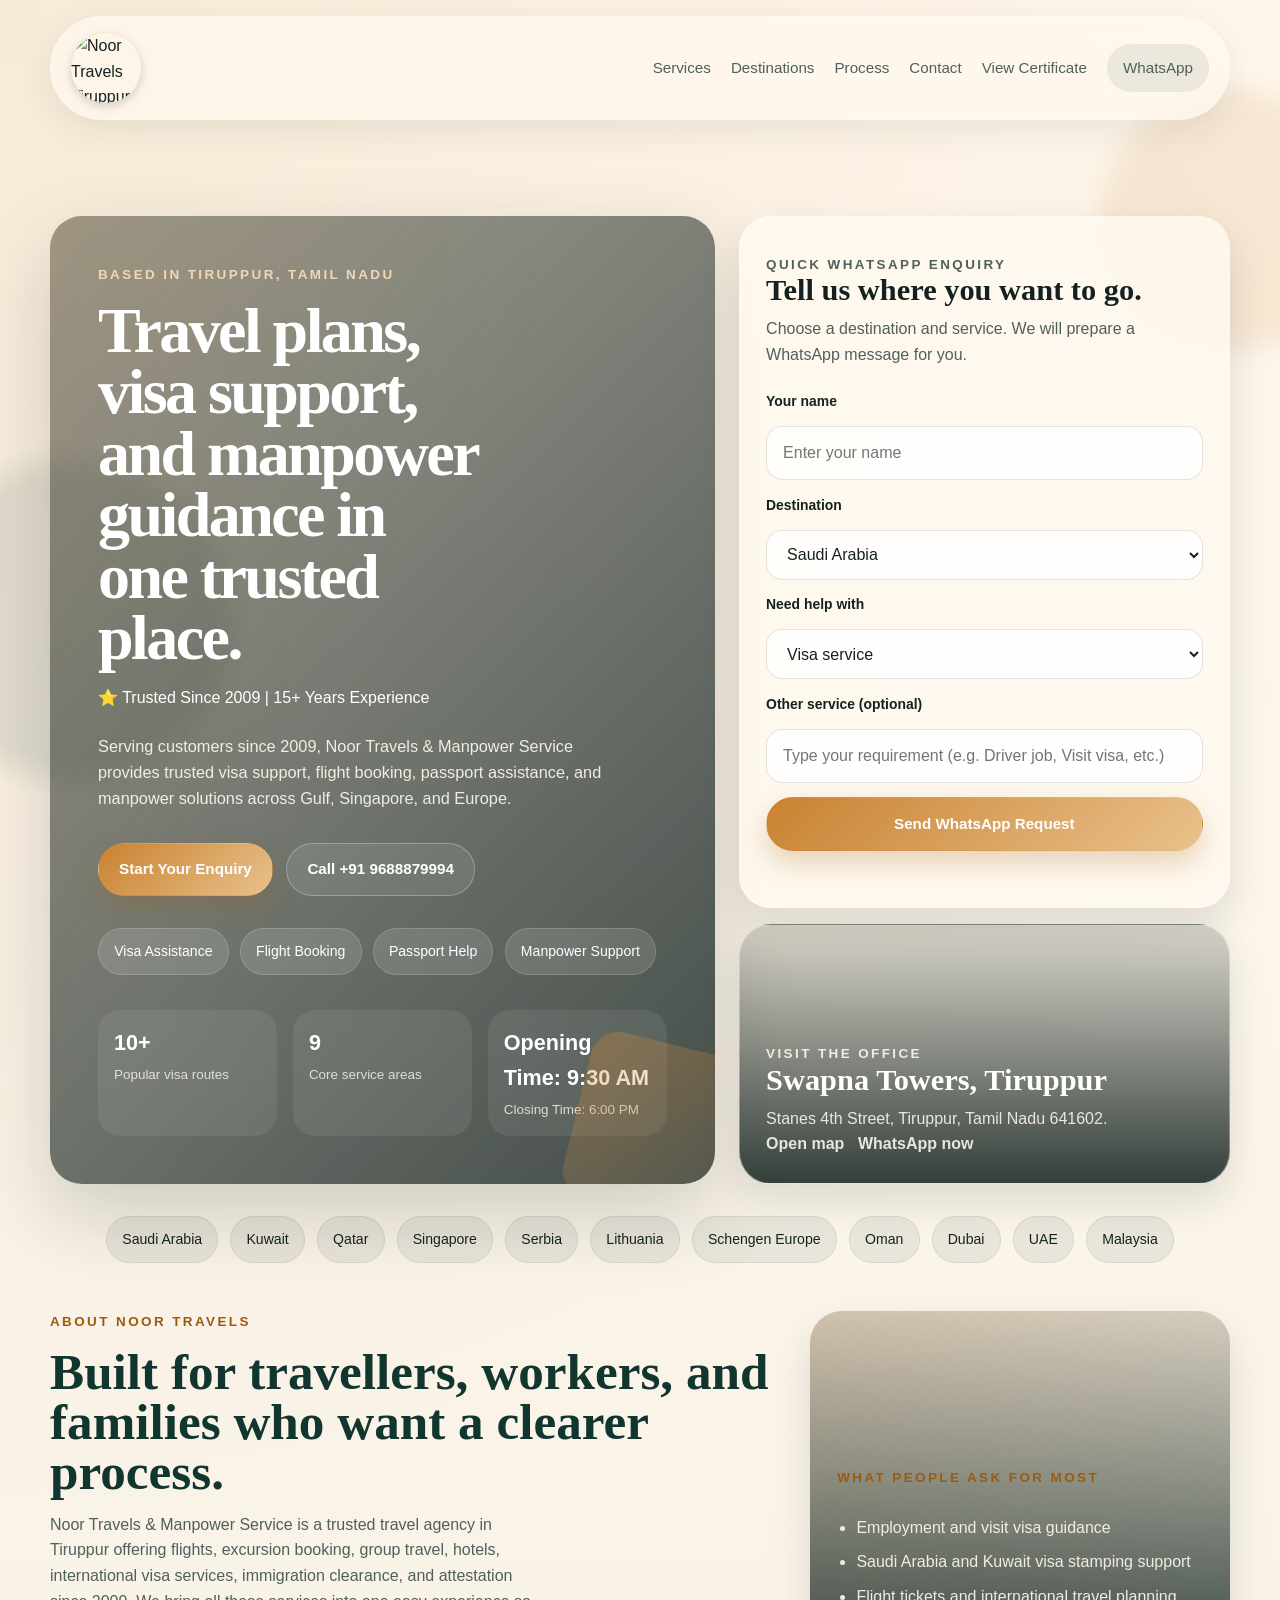
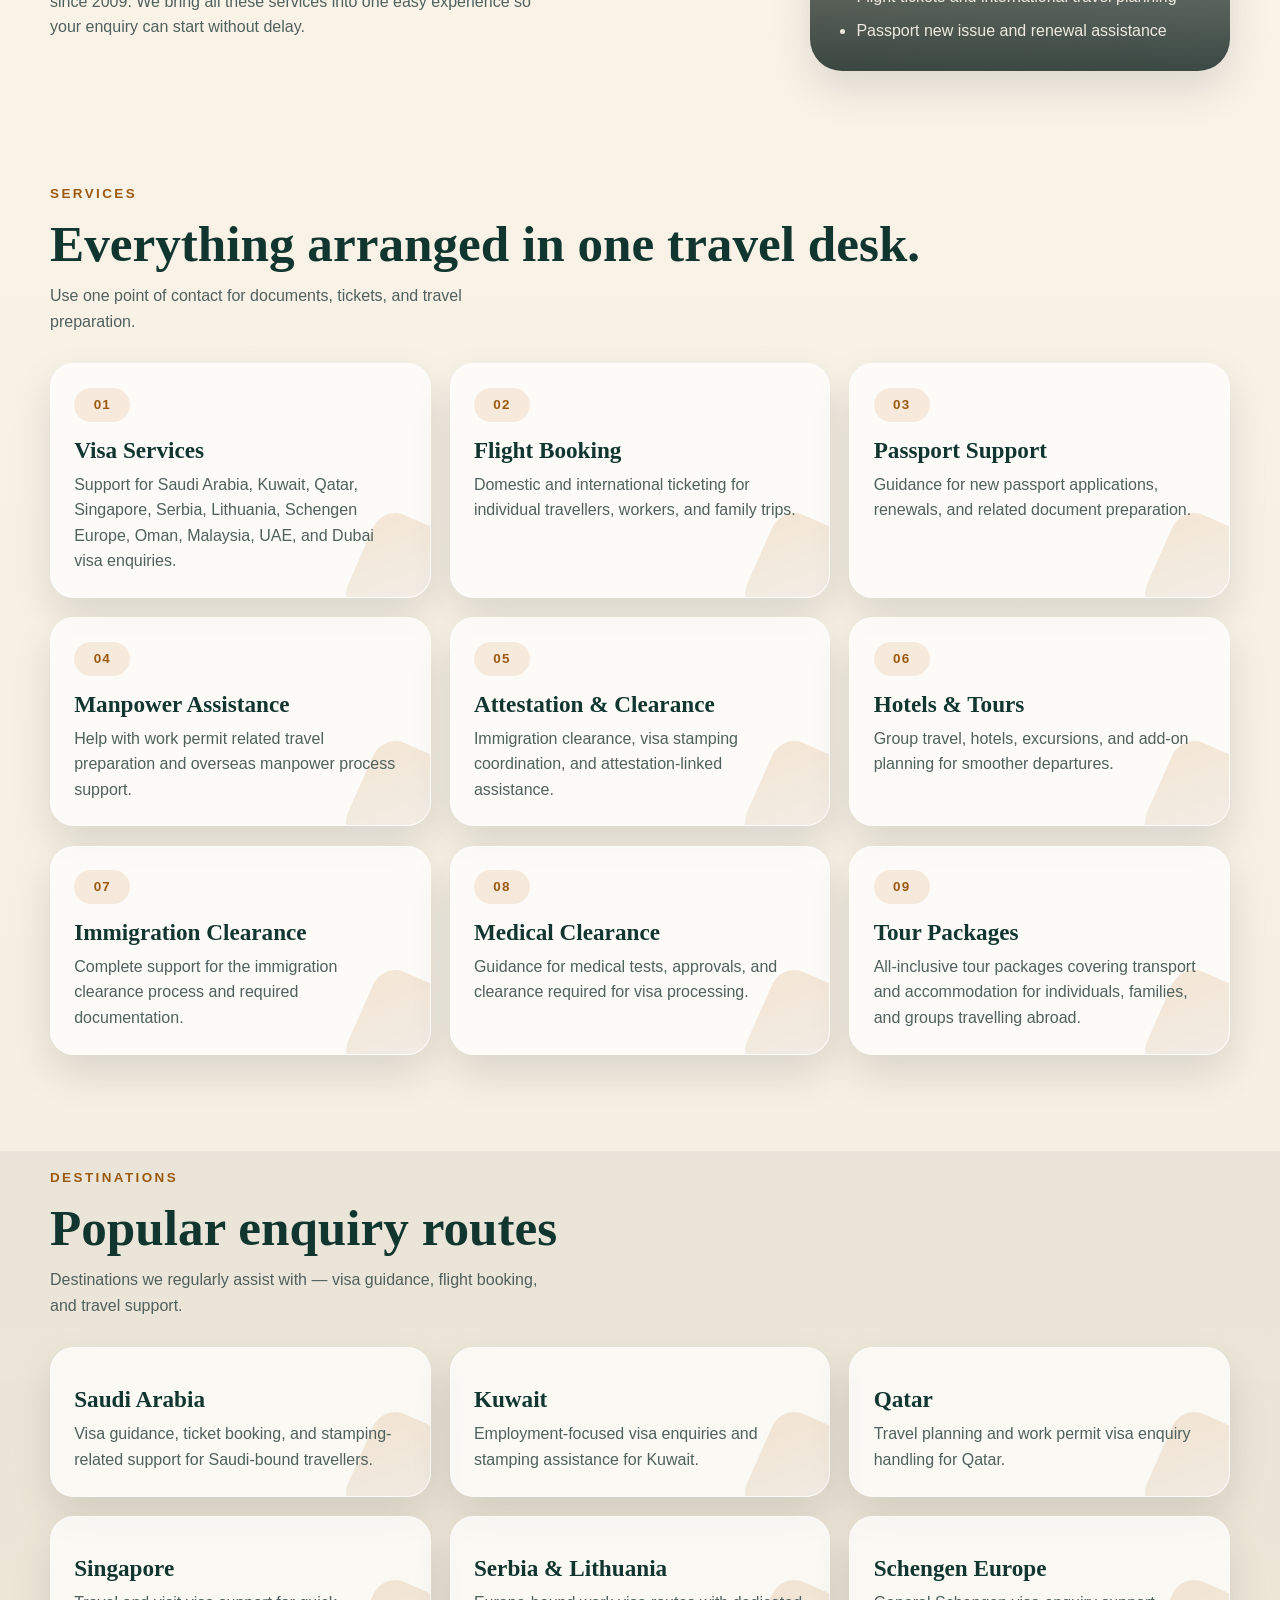
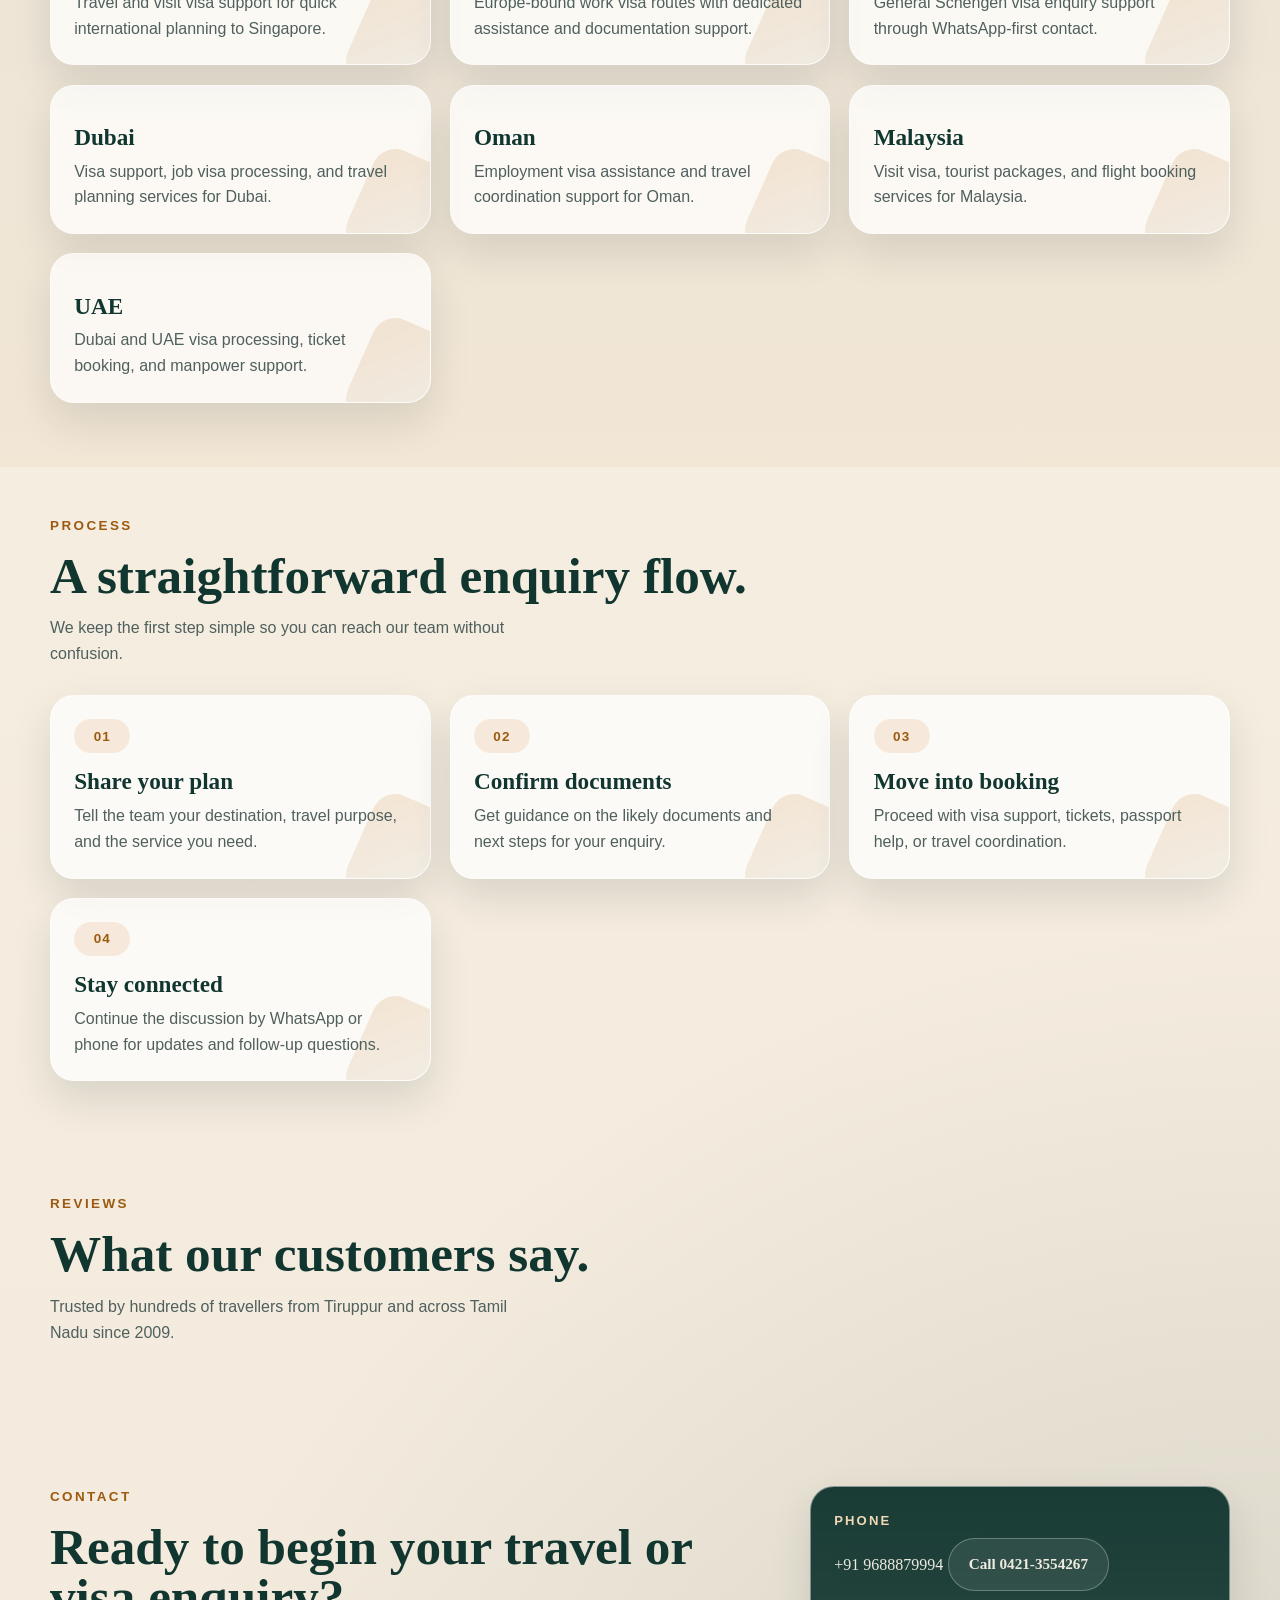
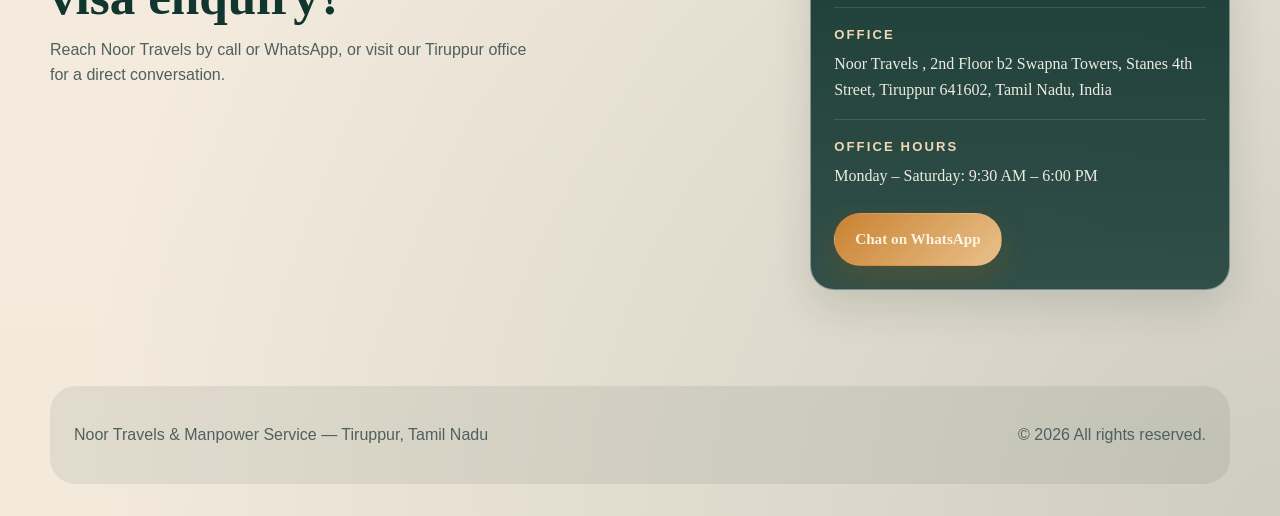
==== commit e206e30f: "Update index.html" ====
--- a/index.html
+++ b/index.html
@@ -52,7 +52,7 @@
     "foundingDate": "2009",
     "address": {
       "@type": "PostalAddress",
-      "streetAddress": "Swapna Towers, Stanes 4th Street,
+      "streetAddress": "Noor Travels , 2nd Floor b2 Swapna Towers, Stanes 4th Street"
       "addressLocality": "Tiruppur",
       "addressRegion": "Tamil Nadu",
       "postalCode": "641602",
@@ -215,7 +215,7 @@
             <h2>Swapna Towers, Tiruppur</h2>
             <p>Stanes 4th Street, Tiruppur, Tamil Nadu 641602.</p>
             <div class="location-actions">
-              <a class="inline-link" href="https://maps.google.com/?q=Swapna+Towers+Stanes+4th+Street+College+Road+Tiruppur+Tamil+Nadu+641602" target="_blank" rel="noopener noreferrer">Open map</a>
+              <a class="inline-link" href="https://maps.google.com/?q=Noor Travels+2nd Floor b2 Swapna Towers+Stanes 4th Street+Tiruppur+Tamil+Nadu+641602" target="_blank" rel="noopener noreferrer">Open map</a>
               <a class="inline-link" href="https://wa.me/919688879994" target="_blank" rel="noopener noreferrer">WhatsApp now</a>
             </div>
           </aside>
@@ -487,7 +487,7 @@
           </div>
           <div class="contact-row">
             <span>Office</span>
-            <p>Swapna Towers, Stanes 4th Street, Tiruppur 641602, Tamil Nadu, India</p>
+            <p>Noor Travels , 2nd Floor b2 Swapna Towers, Stanes 4th Street, Tiruppur 641602, Tamil Nadu, India</p>
           </div>
           <div class="contact-row">
             <span>Office Hours</span>
--- a/style.css
+++ b/style.css
@@ -126,12 +126,11 @@
 }
 
 .brand-logo {
-  display: block;
-  width: clamp(180px, 22vw, 250px);
-  height: clamp(180px, 22vw, 250px);
+  width: clamp(55px, 6vw, 70px);
+  height: clamp(55px, 6vw, 70px);
   border-radius: 50%;
   object-fit: cover;
-  box-shadow: 0 5px 20px rgba(0, 0, 0, 0.2);
+  box-shadow: 0 3px 10px rgba(0, 0, 0, 0.18);
 }
 
 .hero h1,
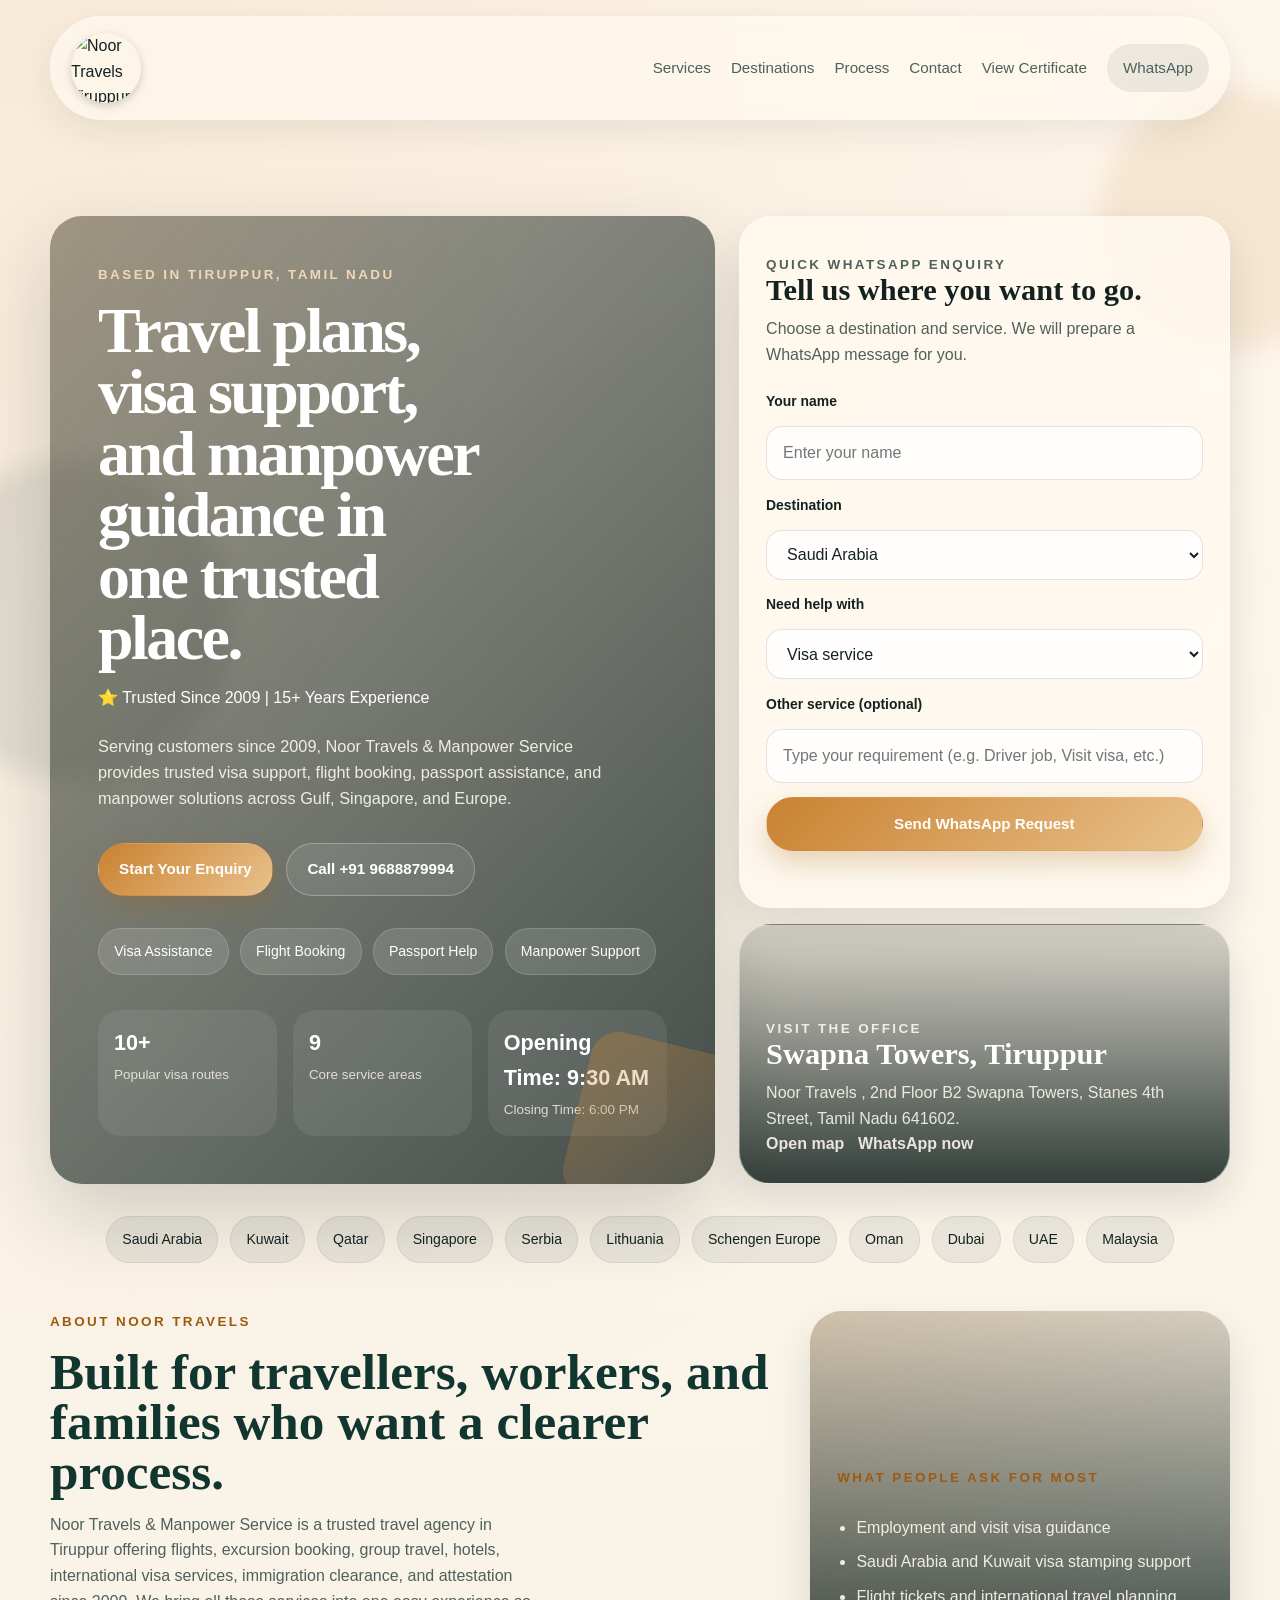
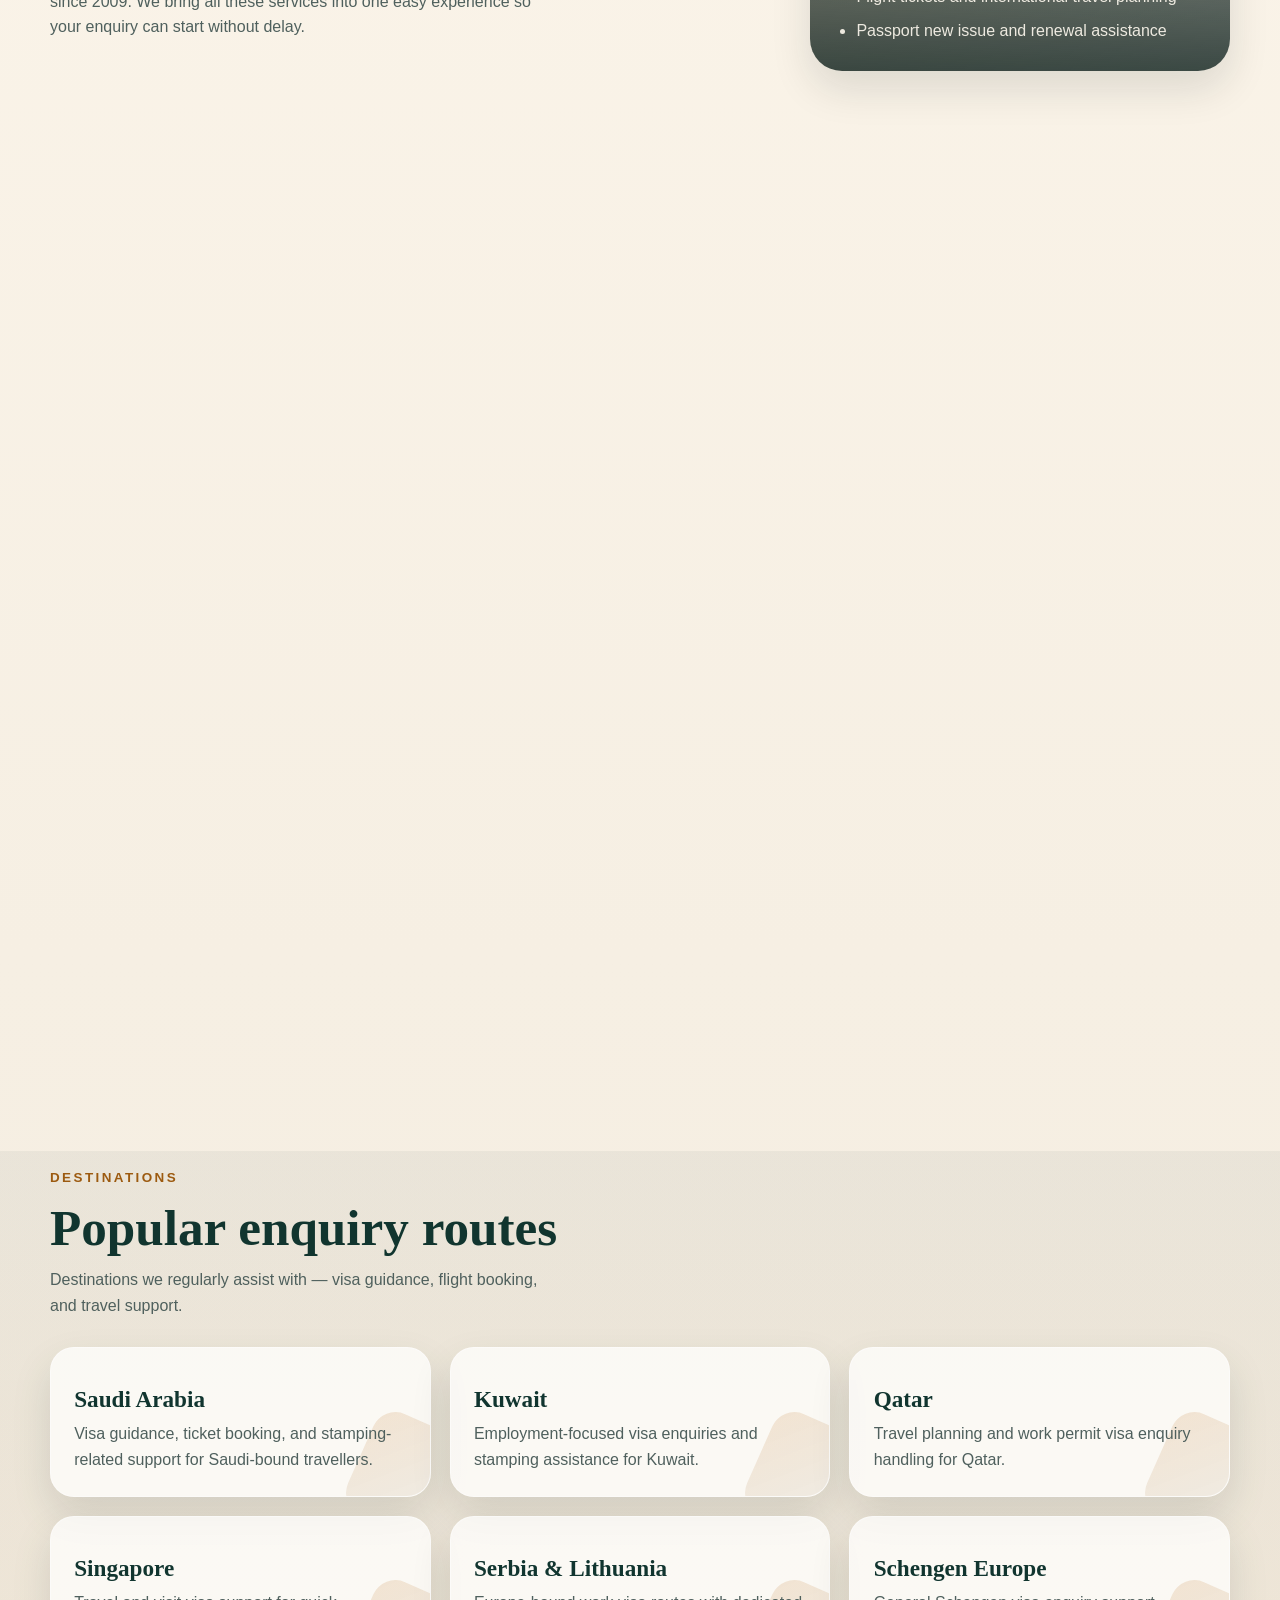
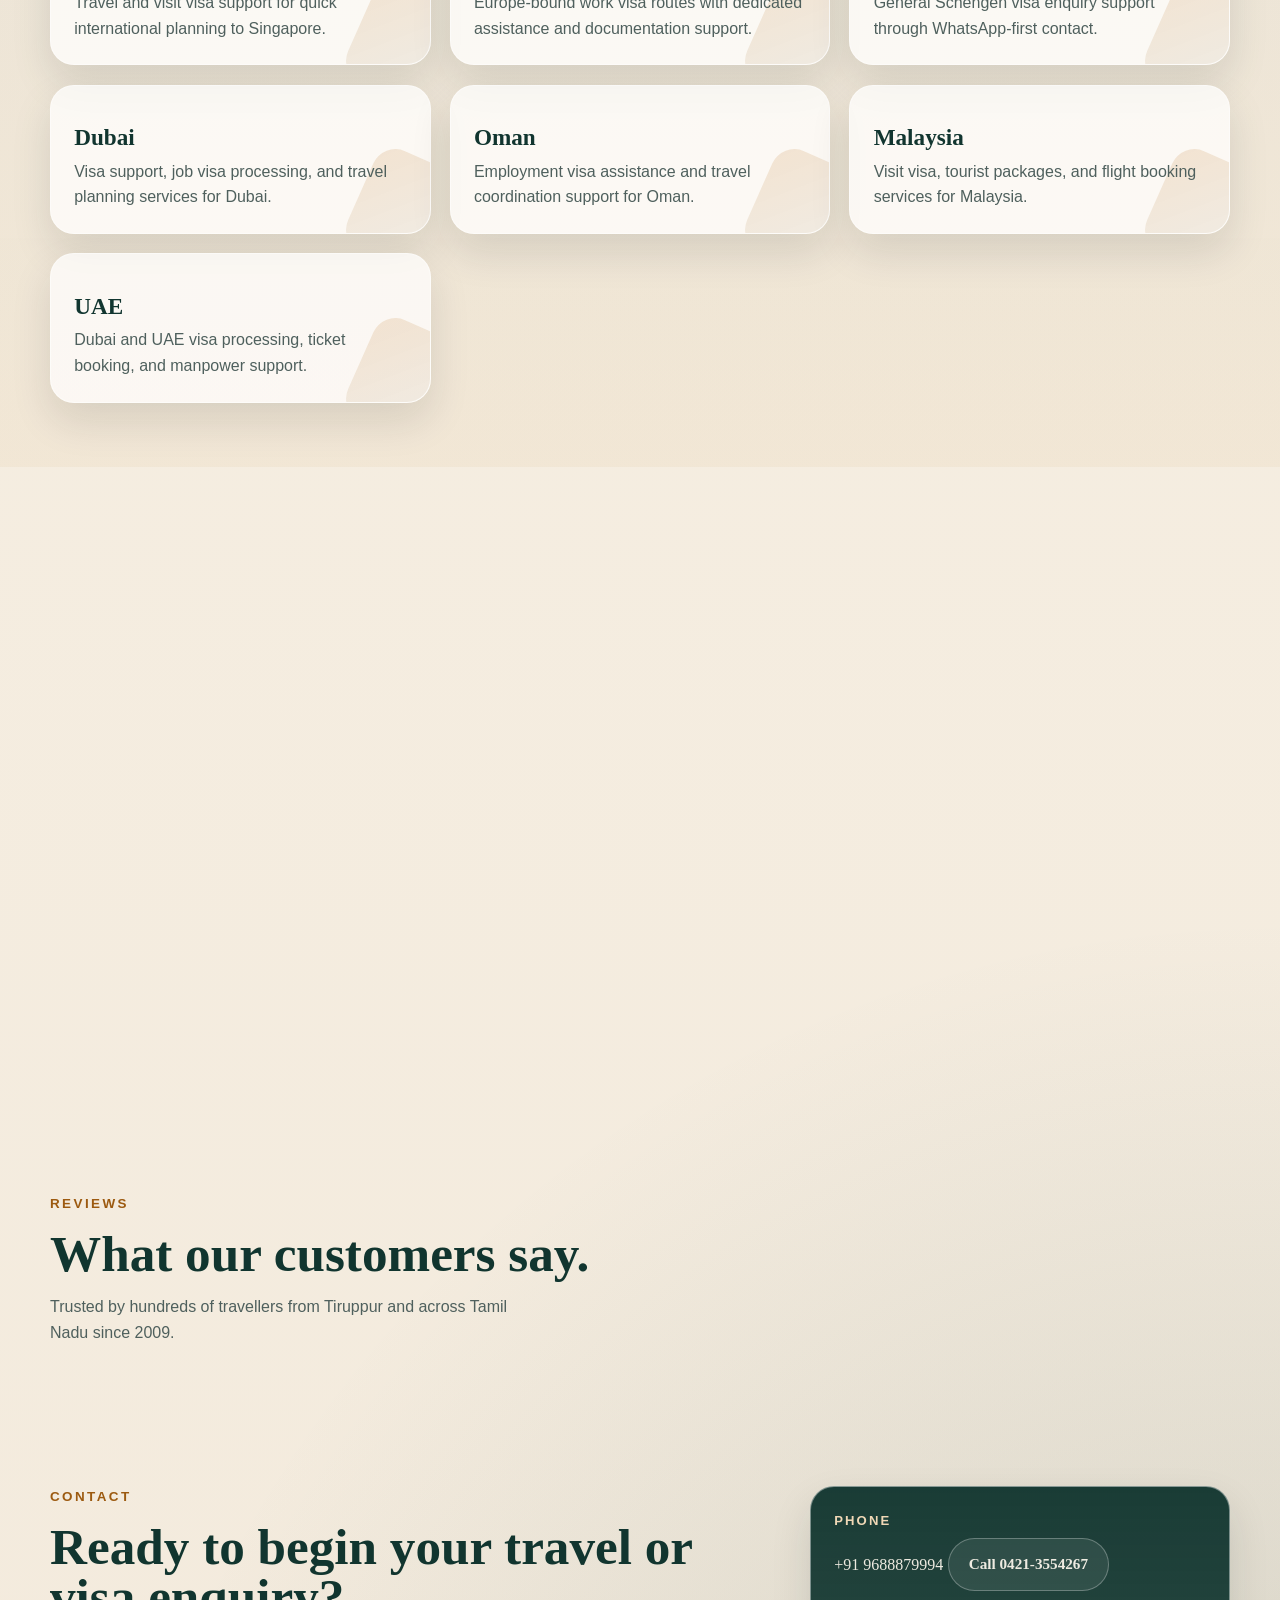
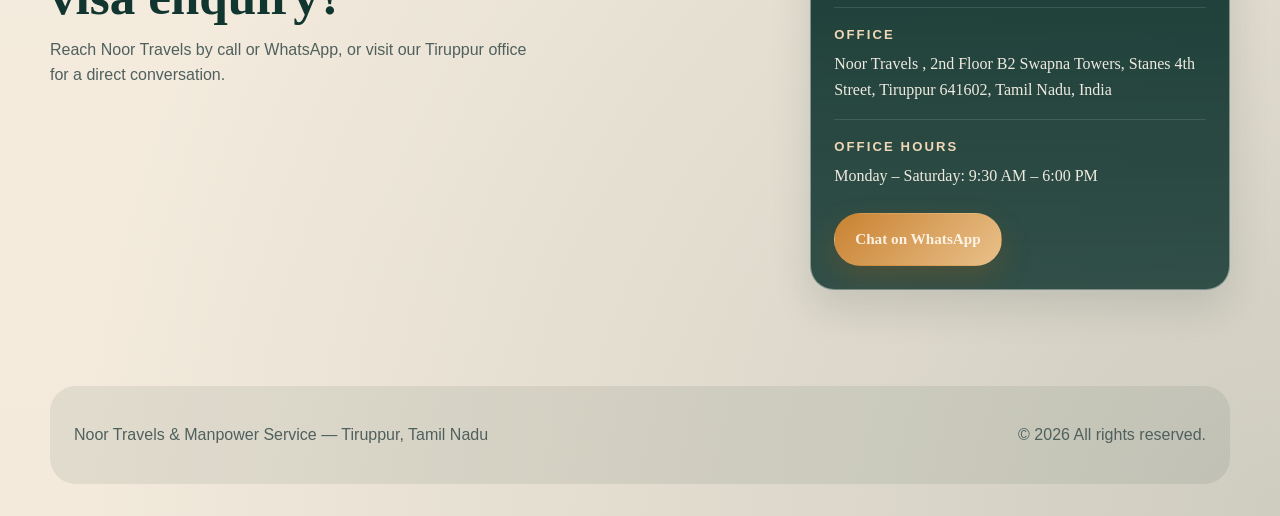
==== commit eaed994d: "Update index.html" ====
--- a/index.html
+++ b/index.html
@@ -50,10 +50,10 @@
     "telephone": "+919688879994",
     "email": "",
     "foundingDate": "2009",
-    "address": {
-      "@type": "PostalAddress",
-      "streetAddress": "Noor Travels , 2nd Floor b2 Swapna Towers, Stanes 4th Street"
-      "addressLocality": "Tiruppur",
+   "address": {
+  "@type": "PostalAddress",
+  "streetAddress": "Noor Travels , 2nd Floor B2 Swapna Towers, Stanes 4th Street",
+  "addressLocality": "Tiruppur",
       "addressRegion": "Tamil Nadu",
       "postalCode": "641602",
       "addressCountry": "IN"
@@ -213,9 +213,9 @@
           <aside class="panel-card location-card reveal" aria-label="Office location">
             <p class="card-kicker">Visit the office</p>
             <h2>Swapna Towers, Tiruppur</h2>
-            <p>Stanes 4th Street, Tiruppur, Tamil Nadu 641602.</p>
+            <p>Noor Travels , 2nd Floor B2 Swapna Towers, Stanes 4th Street, Tamil Nadu 641602.</p>
             <div class="location-actions">
-              <a class="inline-link" href="https://maps.google.com/?q=Noor Travels+2nd Floor b2 Swapna Towers+Stanes 4th Street+Tiruppur+Tamil+Nadu+641602" target="_blank" rel="noopener noreferrer">Open map</a>
+              <a class="inline-link" href="https://maps.google.com/?q=Noor Travels+2nd Floor B2 Swapna Towers+Stanes 4th Street+Tiruppur+Tamil+Nadu+641602" target="_blank" rel="noopener noreferrer">Open map</a>
               <a class="inline-link" href="https://wa.me/919688879994" target="_blank" rel="noopener noreferrer">WhatsApp now</a>
             </div>
           </aside>
@@ -487,7 +487,7 @@
           </div>
           <div class="contact-row">
             <span>Office</span>
-            <p>Noor Travels , 2nd Floor b2 Swapna Towers, Stanes 4th Street, Tiruppur 641602, Tamil Nadu, India</p>
+            <p>Noor Travels , 2nd Floor B2 Swapna Towers, Stanes 4th Street, Tiruppur 641602, Tamil Nadu, India</p>
           </div>
           <div class="contact-row">
             <span>Office Hours</span>
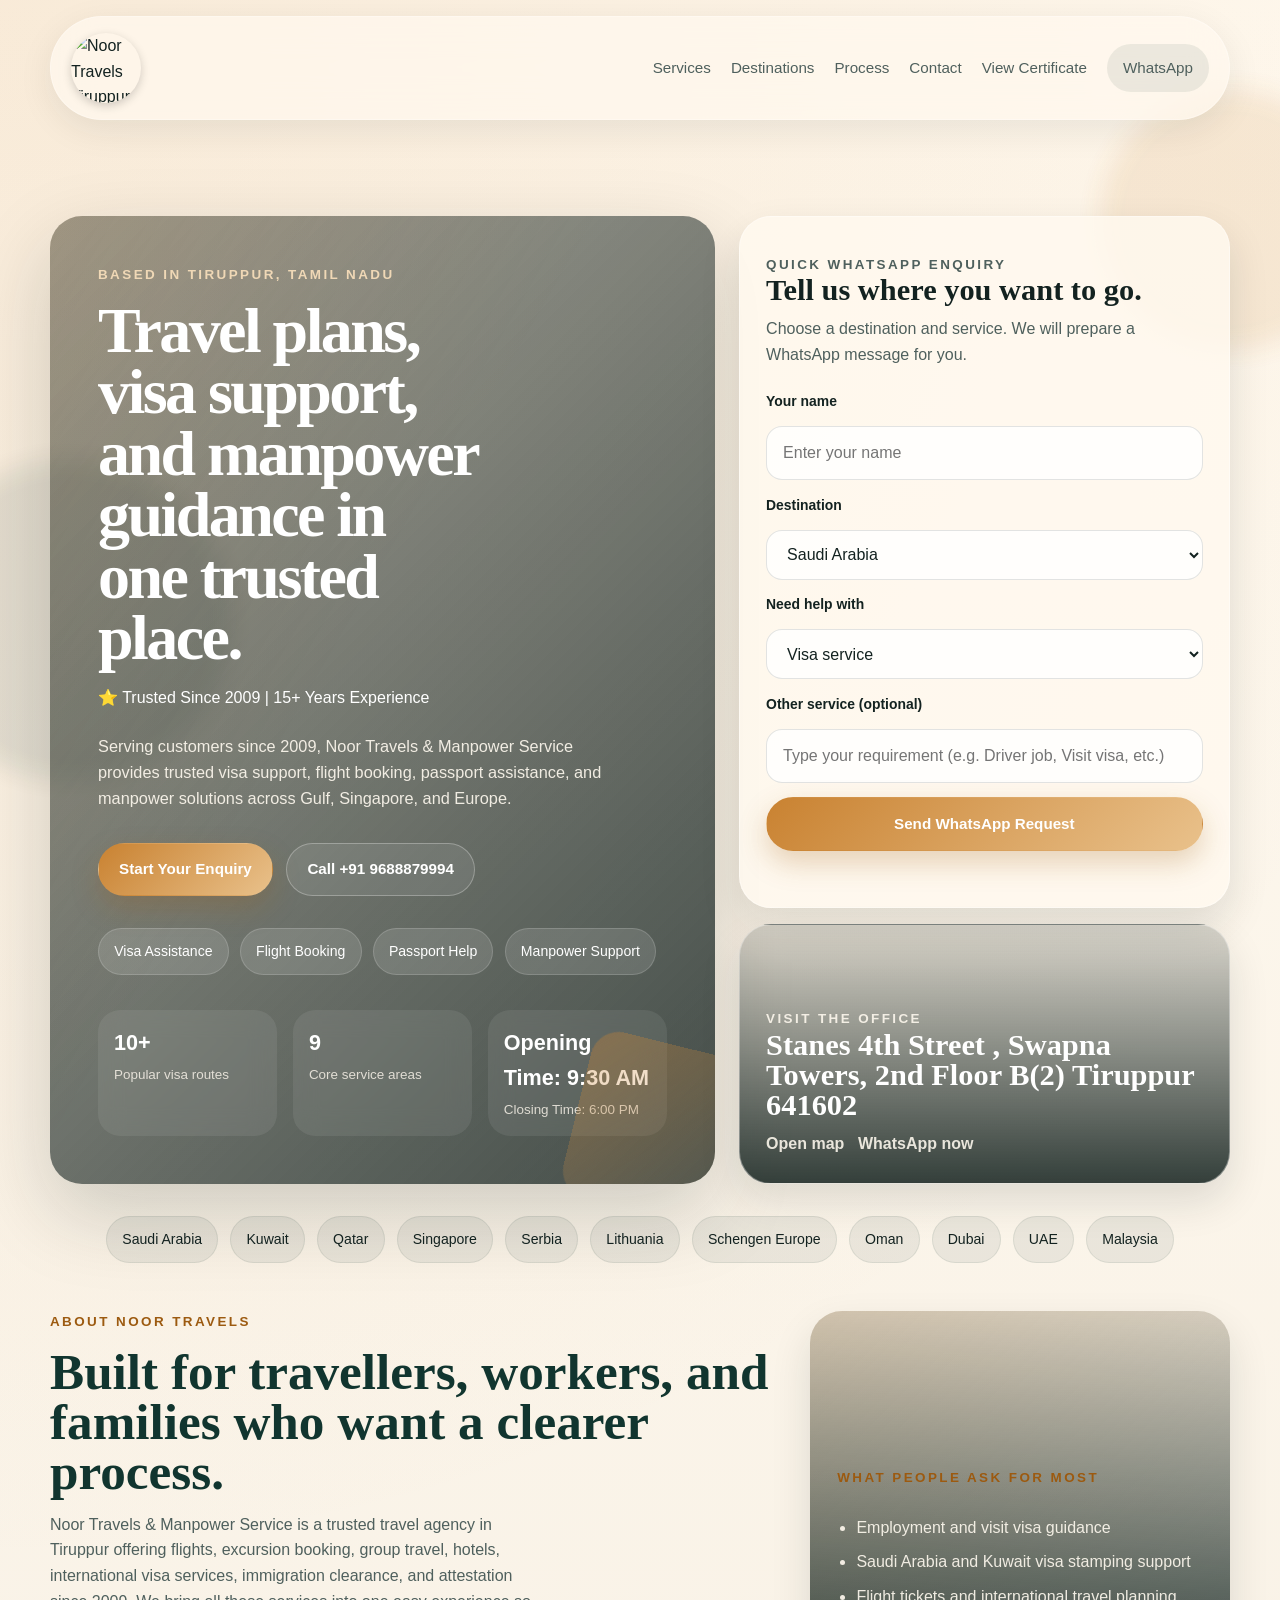
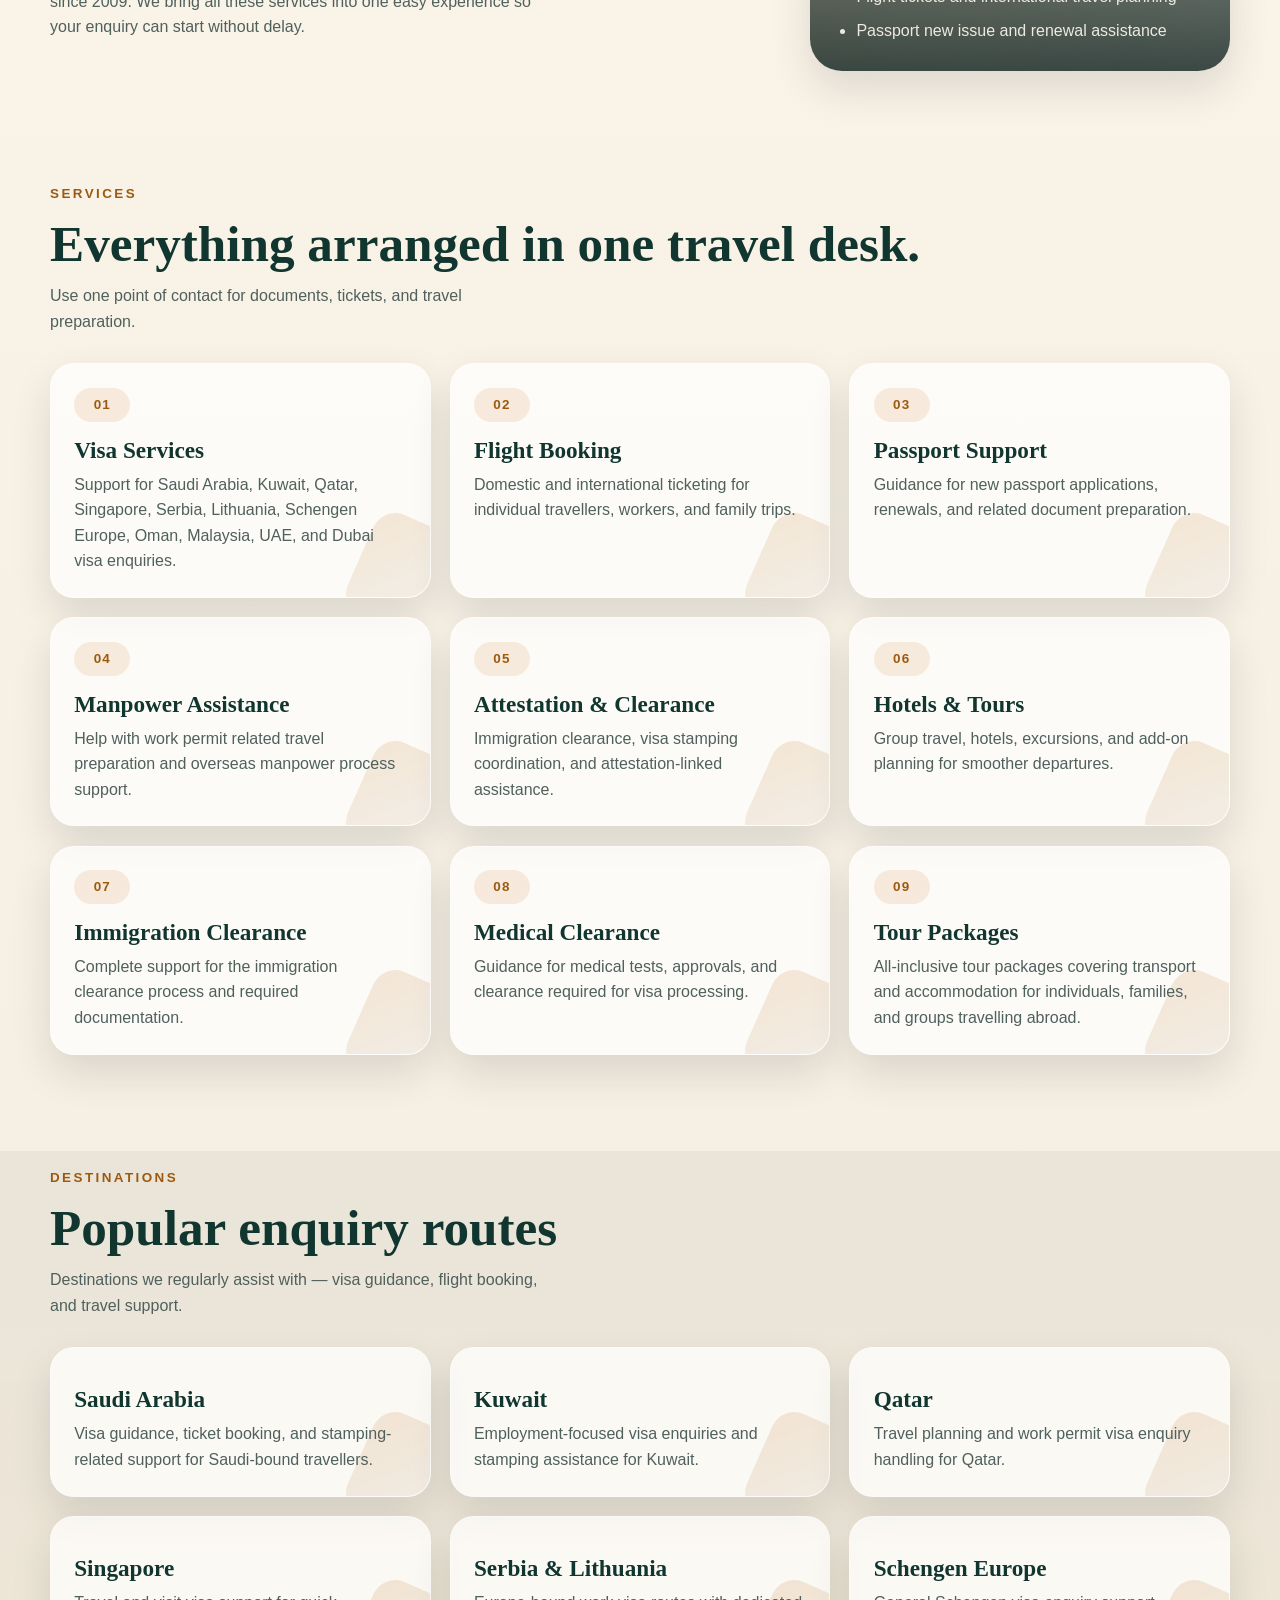
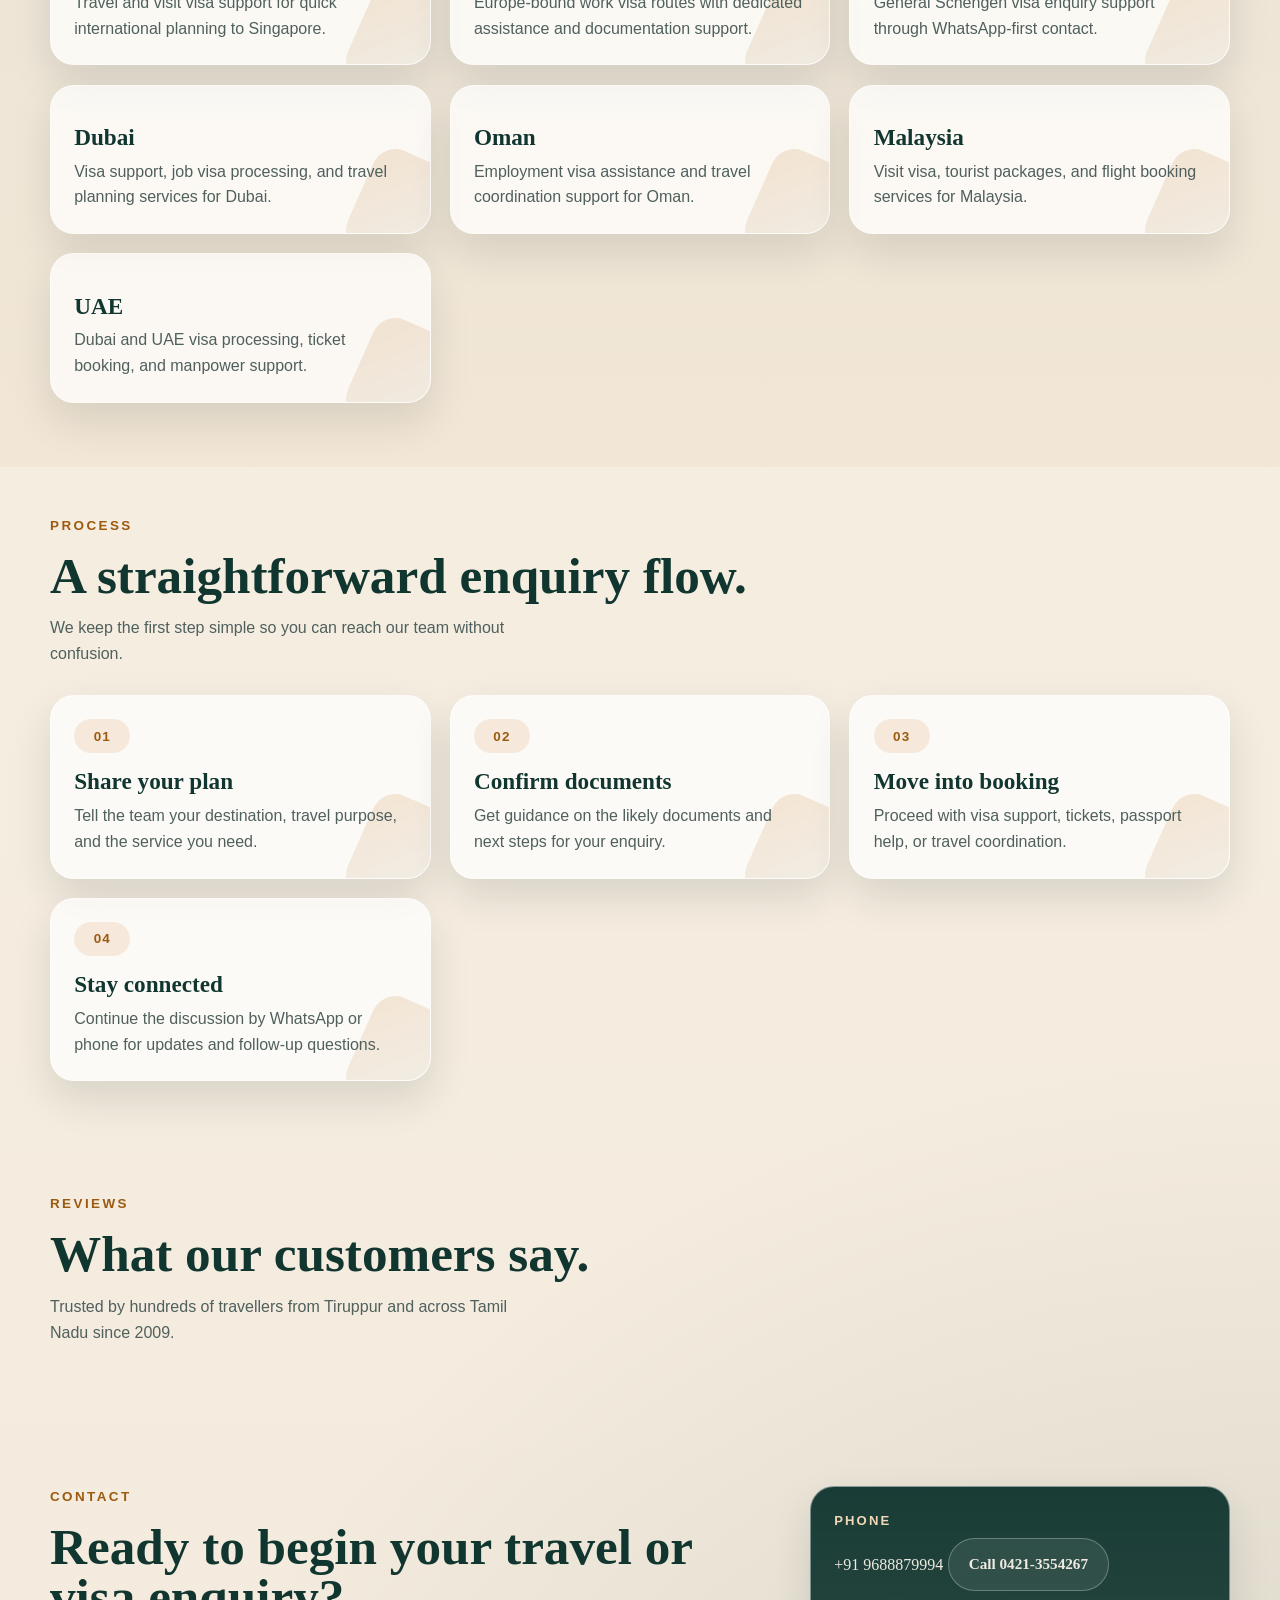
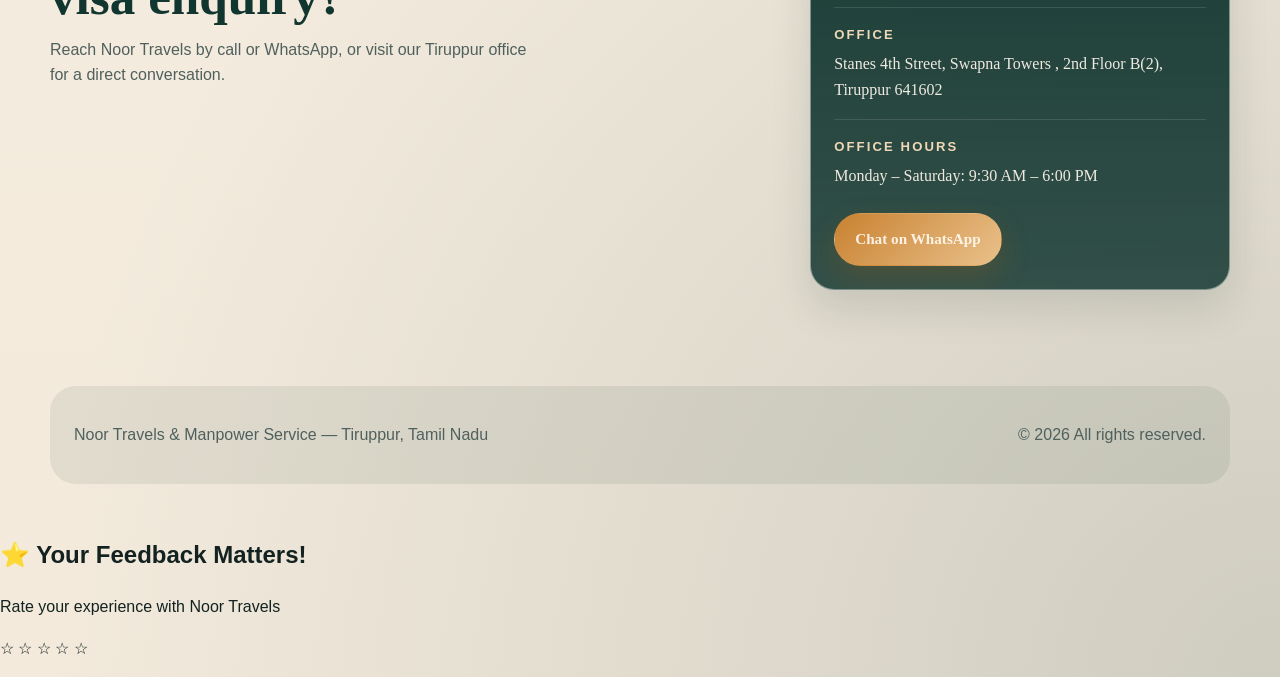
==== commit 23a913de: "Update index.html" ====
--- a/index.html
+++ b/index.html
@@ -48,8 +48,8 @@
     "logo": "https://noortreavelsindia.com/noor-travels-logo.png",
     "url": "https://noortreavelsindia.com/",
     "telephone": "+919688879994",
-    "email": "",
-    "foundingDate": "2009",
+"email": "noortravelsacc12@gmail.com"
+"foundingDate": "2009",
    "address": {
   "@type": "PostalAddress",
   "streetAddress": "Noor Travels , 2nd Floor B2 Swapna Towers, Stanes 4th Street",
@@ -60,11 +60,16 @@
     },
     "geo": {
       "@type": "GeoCoordinates",
-      "latitude": "11.1085",
-      "longitude": "77.3411"
+    "latitude": 11.1085,
+"longitude": 77.3411
     },
     "openingHours": "Mo-Sa 09:30-18:00",
-    "sameAs": [
+"openingHoursSpecification": {
+  "@type": "OpeningHoursSpecification",
+  "dayOfWeek": ["Monday","Tuesday","Wednesday","Thursday","Friday","Saturday"],
+  "opens": "09:30",
+  "closes": "18:00"
+}  "sameAs": [
       "https://wa.me/919688879994"
     ],
     "areaServed": [
@@ -212,8 +217,9 @@
 
           <aside class="panel-card location-card reveal" aria-label="Office location">
             <p class="card-kicker">Visit the office</p>
-            <h2>Swapna Towers, Tiruppur</h2>
-            <p>Noor Travels , 2nd Floor B2 Swapna Towers, Stanes 4th Street, Tamil Nadu 641602.</p>
+            <h2>Stanes 4th Street , Swapna Towers, 2nd Floor B(2)  Tiruppur 641602</h2>
+            <p> </p>
+            
             <div class="location-actions">
               <a class="inline-link" href="https://maps.google.com/?q=Noor Travels+2nd Floor B2 Swapna Towers+Stanes 4th Street+Tiruppur+Tamil+Nadu+641602" target="_blank" rel="noopener noreferrer">Open map</a>
               <a class="inline-link" href="https://wa.me/919688879994" target="_blank" rel="noopener noreferrer">WhatsApp now</a>
@@ -487,7 +493,7 @@
           </div>
           <div class="contact-row">
             <span>Office</span>
-            <p>Noor Travels , 2nd Floor B2 Swapna Towers, Stanes 4th Street, Tiruppur 641602, Tamil Nadu, India</p>
+            <p>Stanes 4th Street, Swapna Towers , 2nd Floor B(2), Tiruppur 641602</p>
           </div>
           <div class="contact-row">
             <span>Office Hours</span>
@@ -509,6 +515,21 @@
     </div>
   </footer>
 
+<section class="review-cta">
+  <h2>⭐ Your Feedback Matters!</h2>
+  <p>Rate your experience with Noor Travels</p>
+
+  <div class="star-rating">
+    <span data-value="1">☆</span>
+    <span data-value="2">☆</span>
+    <span data-value="3">☆</span>
+    <span data-value="4">☆</span>
+    <span data-value="5">☆</span>
+  </div>
+
+  <p id="rating-msg"></p>
+</section>
+  
   <!-- ✅ Deferred script for non-blocking page load -->
   <script src="script.js" defer></script>
 </body>
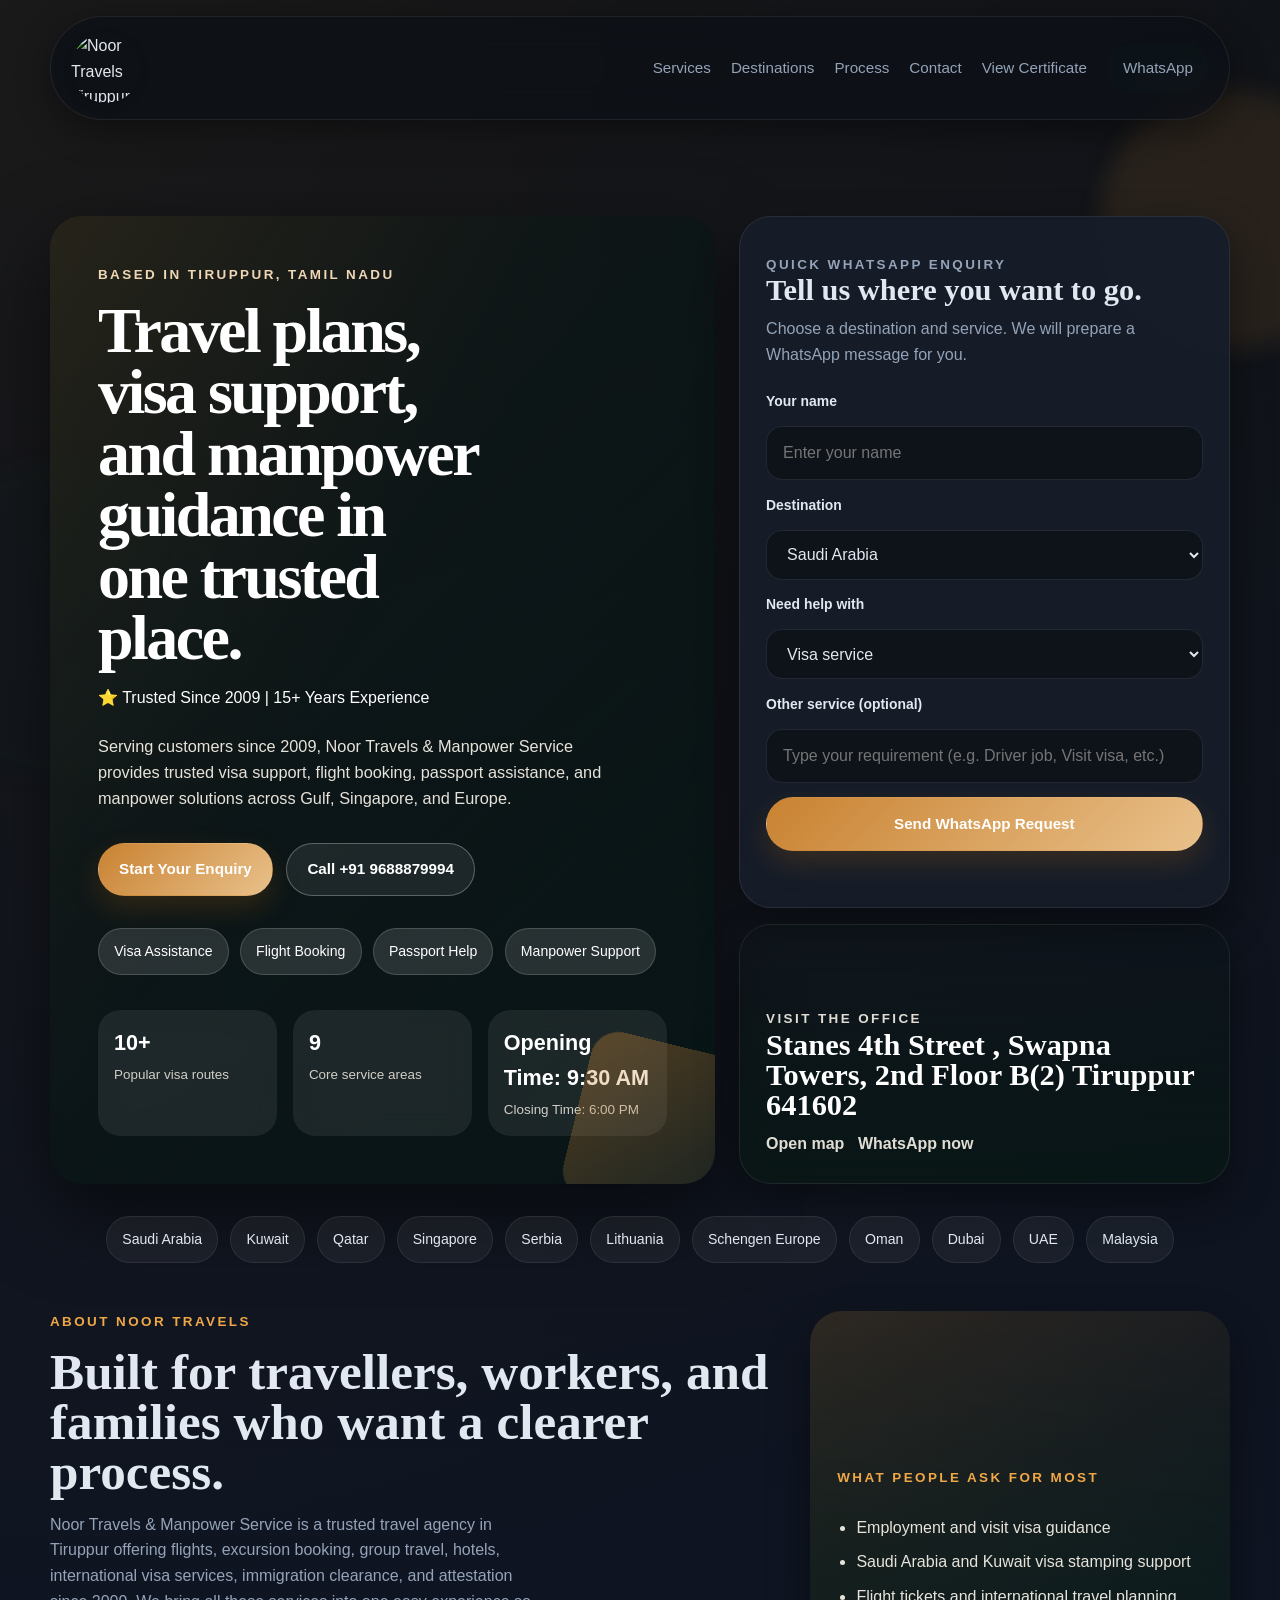
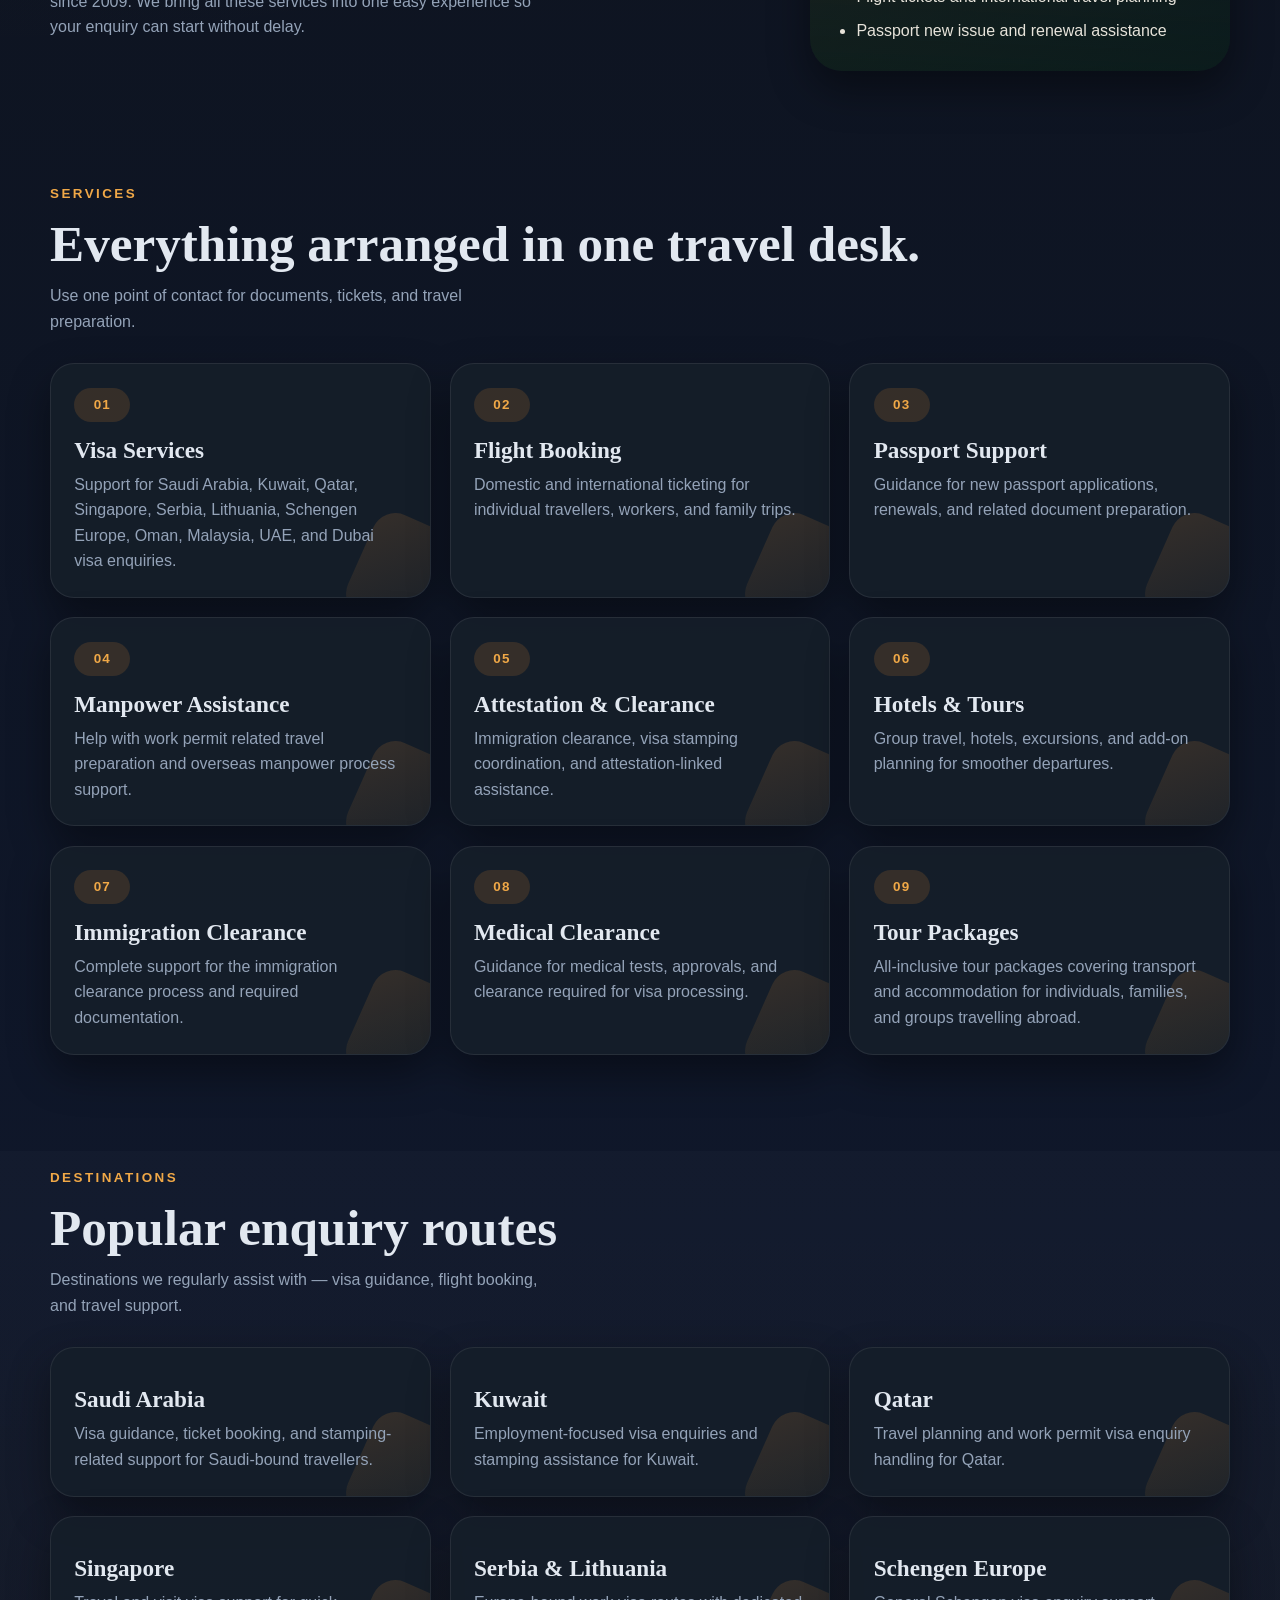
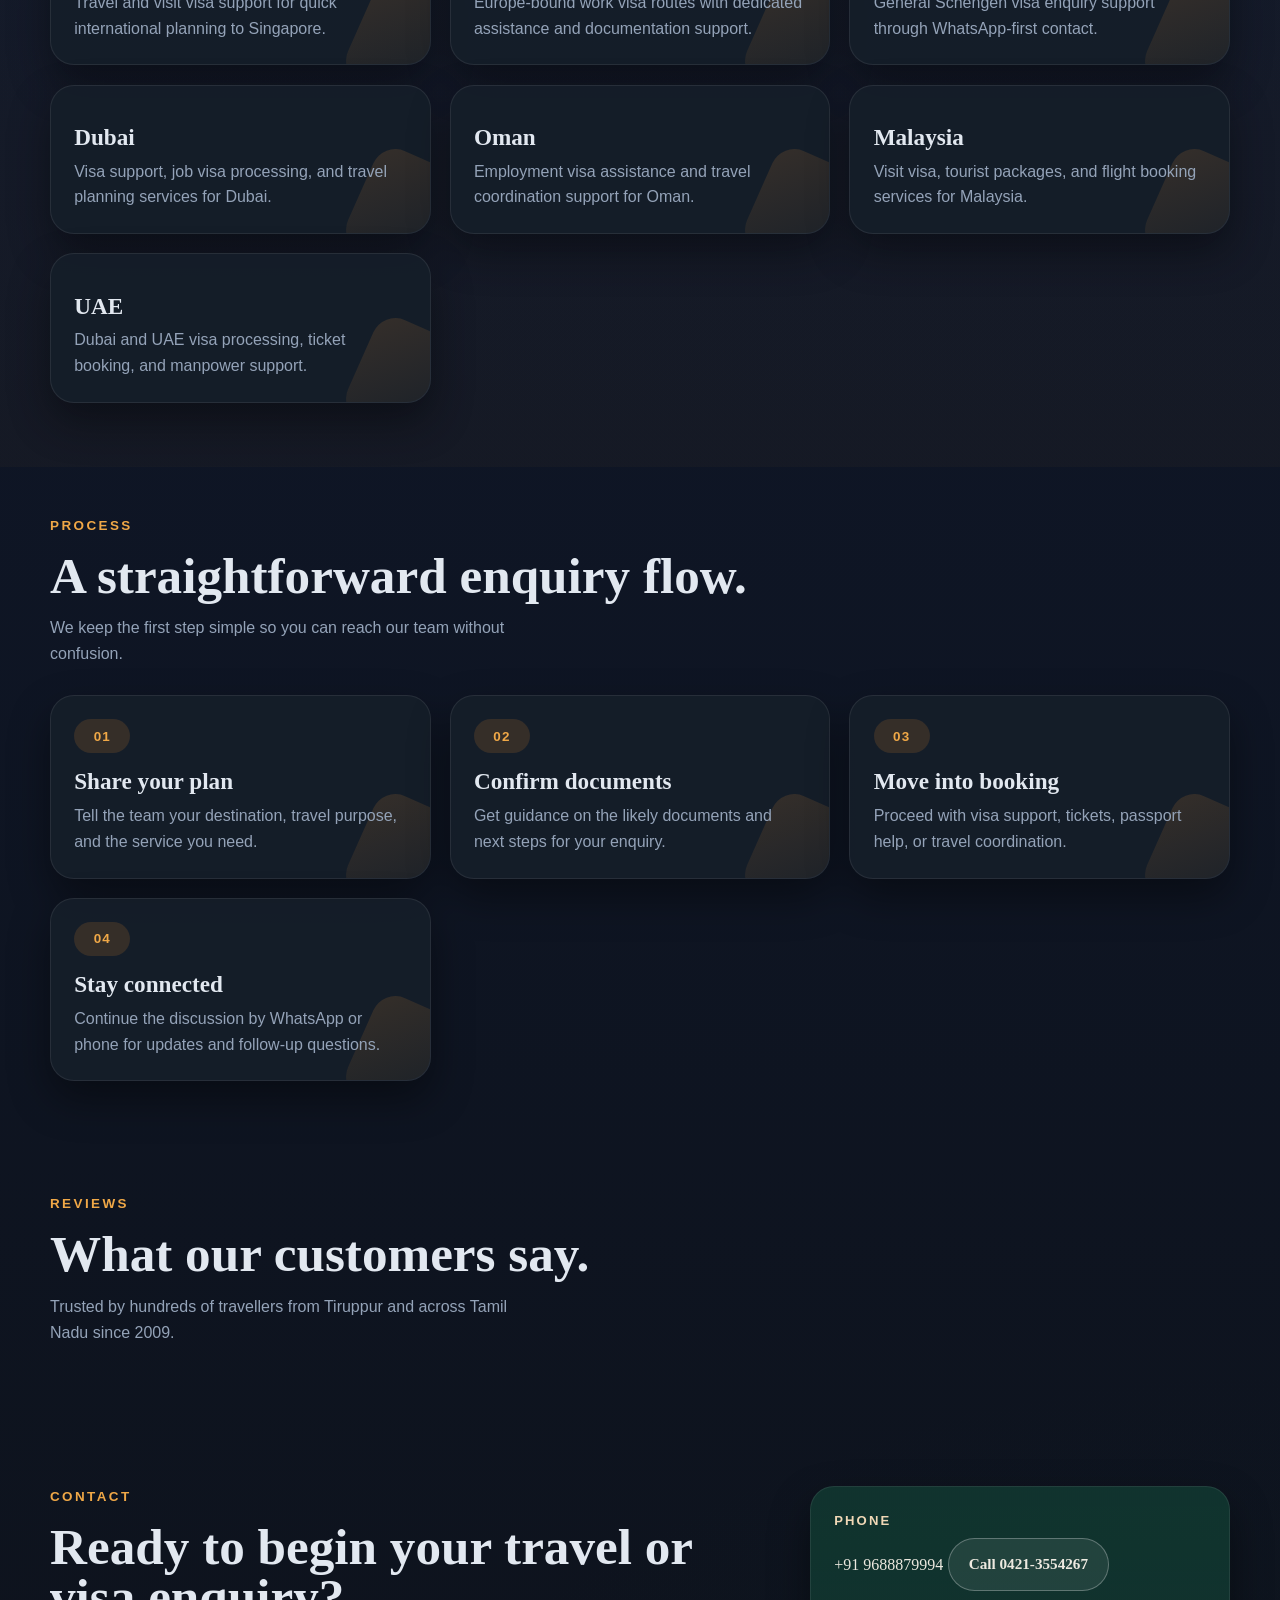
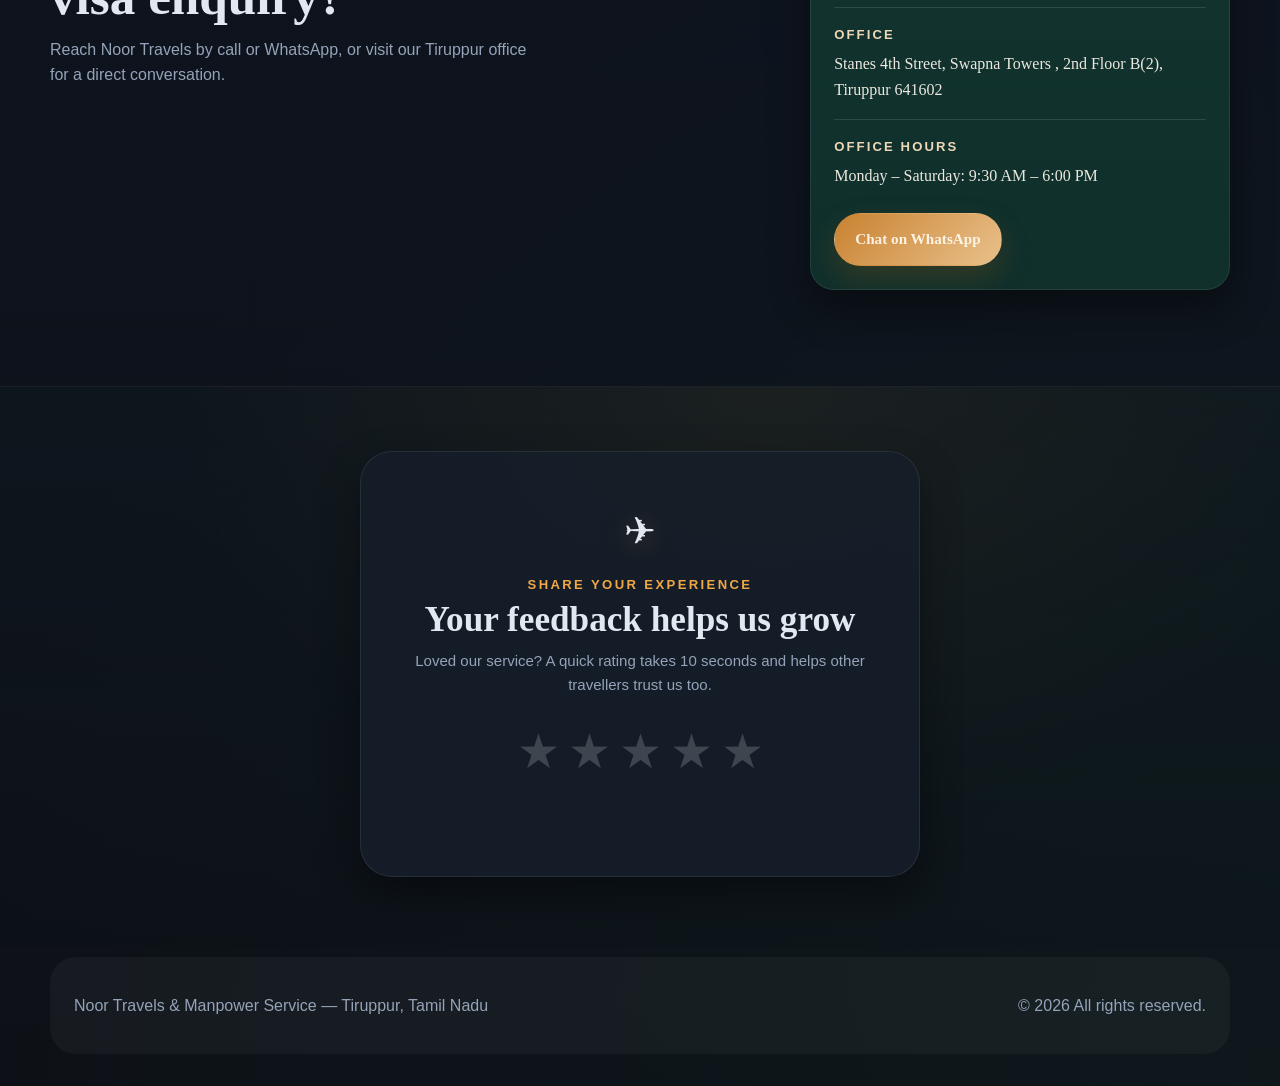
==== commit 601fe633: "Update index.html" ====
--- a/index.html
+++ b/index.html
@@ -16,12 +16,12 @@
   <meta name="robots" content="index, follow">
   <link rel="canonical" href="https://noortreavelsindia.com/">
   <meta name="google-site-verification" content="9Qzqf86oFDKnTJ5X3nTFJwnD5PUoz3kzwORGMLx052U" />
-<!-- ✅ Favicon (SEO + Google icon) -->
-<link rel="icon" type="image/png" sizes="48x48" href="/favicon.png">
-<link rel="icon" type="image/png" sizes="192x192" href="/favicon.png">
-<link rel="apple-touch-icon" sizes="180x180" href="/favicon.png">
-<link rel="shortcut icon" href="/favicon.png">
-
+
+  <!-- ✅ Favicon (SEO + Google icon) -->
+  <link rel="icon" type="image/png" sizes="48x48" href="/favicon.png">
+  <link rel="icon" type="image/png" sizes="192x192" href="/favicon.png">
+  <link rel="apple-touch-icon" sizes="180x180" href="/favicon.png">
+  <link rel="shortcut icon" href="/favicon.png">
 
   <!-- ✅ Open Graph / Social SEO -->
   <meta property="og:title" content="Noor Travels Tiruppur | Visa, Passport &amp; Manpower Services">
@@ -48,28 +48,29 @@
     "logo": "https://noortreavelsindia.com/noor-travels-logo.png",
     "url": "https://noortreavelsindia.com/",
     "telephone": "+919688879994",
-"email": "noortravelsacc12@gmail.com"
-"foundingDate": "2009",
-   "address": {
-  "@type": "PostalAddress",
-  "streetAddress": "Noor Travels , 2nd Floor B2 Swapna Towers, Stanes 4th Street",
-  "addressLocality": "Tiruppur",
+    "email": "noortravelsacc12@gmail.com",
+    "foundingDate": "2009",
+    "address": {
+      "@type": "PostalAddress",
+      "streetAddress": "Noor Travels , 2nd Floor B2 Swapna Towers, Stanes 4th Street",
+      "addressLocality": "Tiruppur",
       "addressRegion": "Tamil Nadu",
       "postalCode": "641602",
       "addressCountry": "IN"
     },
     "geo": {
       "@type": "GeoCoordinates",
-    "latitude": 11.1085,
-"longitude": 77.3411
+      "latitude": 11.1085,
+      "longitude": 77.3411
     },
     "openingHours": "Mo-Sa 09:30-18:00",
-"openingHoursSpecification": {
-  "@type": "OpeningHoursSpecification",
-  "dayOfWeek": ["Monday","Tuesday","Wednesday","Thursday","Friday","Saturday"],
-  "opens": "09:30",
-  "closes": "18:00"
-}  "sameAs": [
+    "openingHoursSpecification": {
+      "@type": "OpeningHoursSpecification",
+      "dayOfWeek": ["Monday","Tuesday","Wednesday","Thursday","Friday","Saturday"],
+      "opens": "09:30",
+      "closes": "18:00"
+    },
+    "sameAs": [
       "https://wa.me/919688879994"
     ],
     "areaServed": [
@@ -508,6 +509,92 @@
 
   </main>
 
+  <!-- ✅ Rate Us Section — placed INSIDE body, BEFORE footer -->
+  <!--
+    REVIEW SECTION
+    - 5 empty stars initially (CSS ☆ characters)
+    - Click to fill stars up to selected rating
+    - Rating 4–5 → opens Google review link in new tab after 1.5s
+    - Rating 1–3 → shows feedback textarea, no redirect
+    - Hover previews fill stars before clicking
+  -->
+  <section class="review-section" id="rate-us" aria-label="Rate your experience with Noor Travels">
+    <div class="container">
+      <div class="review-wrapper">
+
+        <!-- Icon -->
+        <div class="review-icon" aria-hidden="true">✈</div>
+
+        <!-- Heading -->
+        <p class="review-kicker">Share your experience</p>
+        <h2 class="review-heading">Your feedback helps us grow</h2>
+        <p class="review-subtext">
+          Loved our service? A quick rating takes 10 seconds and helps other travellers trust us too.
+        </p>
+
+        <!-- Star Rating -->
+        <!-- role="group" with aria-label makes it accessible -->
+        <div class="star-rating" id="star-rating" role="group" aria-label="Star rating">
+          <!-- Each button is a star. data-value holds the star number (1–5).    -->
+          <!-- aria-label describes what each star means for screen readers.      -->
+          <!-- The ☆ (hollow) and ★ (filled) characters are toggled via JS/CSS.  -->
+          <button class="star" data-value="1" aria-label="1 star — Poor" type="button">★</button>
+          <button class="star" data-value="2" aria-label="2 stars — Fair" type="button">★</button>
+          <button class="star" data-value="3" aria-label="3 stars — Good" type="button">★</button>
+          <button class="star" data-value="4" aria-label="4 stars — Very Good" type="button">★</button>
+          <button class="star" data-value="5" aria-label="5 stars — Excellent" type="button">★</button>
+        </div>
+
+        <!-- Rating label (e.g. "Very Good") shown after click -->
+        <p class="rating-label" id="rating-label" aria-live="polite"></p>
+
+        <!-- Message shown after rating is selected -->
+        <div class="rating-feedback" id="rating-feedback" aria-live="polite">
+
+          <!-- Shown for rating 4 or 5 -->
+          <div class="feedback-positive" id="feedback-positive">
+            <p class="feedback-text">
+              Wonderful! Redirecting you to Google Reviews…
+            </p>
+            <div class="feedback-progress-bar">
+              <div class="feedback-progress-fill" id="progress-fill"></div>
+            </div>
+            <a
+              class="button button-primary review-google-btn"
+              href="https://g.page/r/YOUR-LINK/review"
+              id="google-review-link"
+              target="_blank"
+              rel="noopener noreferrer">
+              Write a Google Review
+            </a>
+          </div>
+
+          <!-- Shown for rating 1, 2, or 3 -->
+          <div class="feedback-negative" id="feedback-negative">
+            <p class="feedback-text">
+              We're sorry to hear that. Please tell us how we can improve:
+            </p>
+            <textarea
+              class="feedback-textarea"
+              id="feedback-text-input"
+              placeholder="Your suggestion helps us serve you better..."
+              rows="3"
+              aria-label="Improvement suggestion"></textarea>
+            <button class="button button-primary" id="feedback-submit" type="button">
+              Submit Feedback
+            </button>
+            <p class="feedback-thankyou" id="feedback-thankyou" style="display:none;">
+              Thank you! We'll use your feedback to improve. 🙏
+            </p>
+          </div>
+
+        </div>
+
+      </div>
+    </div>
+  </section>
+
+  <!-- ✅ Site Footer -->
   <footer class="site-footer" aria-label="Site footer">
     <div class="container footer-shell">
       <p>Noor Travels &amp; Manpower Service — Tiruppur, Tamil Nadu</p>
@@ -515,21 +602,6 @@
     </div>
   </footer>
 
-<section class="review-cta">
-  <h2>⭐ Your Feedback Matters!</h2>
-  <p>Rate your experience with Noor Travels</p>
-
-  <div class="star-rating">
-    <span data-value="1">☆</span>
-    <span data-value="2">☆</span>
-    <span data-value="3">☆</span>
-    <span data-value="4">☆</span>
-    <span data-value="5">☆</span>
-  </div>
-
-  <p id="rating-msg"></p>
-</section>
-  
   <!-- ✅ Deferred script for non-blocking page load -->
   <script src="script.js" defer></script>
 </body>
--- a/style.css
+++ b/style.css
@@ -1,61 +1,67 @@
+/* ============================================================
+   NOOR TRAVELS — MAIN STYLESHEET
+   Original site styles preserved exactly.
+   Review section styles added at the bottom (clearly labelled).
+   ============================================================ */
+ 
 :root {
-  --bg: #f6efe3;
-  --bg-deep: #11352f;
-  --bg-panel: rgba(10, 32, 29, 0.8);
-  --panel-light: rgba(255, 249, 239, 0.82);
-  --ink: #132220;
-  --ink-soft: #4f605d;
-  --line: rgba(19, 34, 32, 0.12);
+  --bg: #0f172a;
+  --bg-deep: #e2e8f0;
+  --bg-panel: rgba(15, 23, 42, 0.92);
+  --panel-light: rgba(22, 30, 42, 0.92);
+  --ink: #e2e8f0;
+  --ink-soft: #94a3b8;
+  --line: rgba(148, 163, 184, 0.15);
   --white: #ffffff;
   --accent: #c98231;
-  --accent-strong: #9c5a10;
-  --accent-soft: rgba(201, 130, 49, 0.14);
-  --shadow-lg: 0 30px 80px rgba(19, 34, 32, 0.18);
-  --shadow-md: 0 18px 40px rgba(19, 34, 32, 0.12);
+  --accent-strong: #f0a847;
+  --accent-soft: rgba(201, 130, 49, 0.18);
+  --shadow-lg: 0 30px 80px rgba(0, 0, 0, 0.55);
+  --shadow-md: 0 18px 40px rgba(0, 0, 0, 0.40);
   --radius-xl: 32px;
   --radius-lg: 24px;
   --radius-md: 18px;
   --max-width: 1180px;
 }
-
+ 
 *,
 *::before,
 *::after {
   box-sizing: border-box;
 }
-
+ 
 html {
   scroll-behavior: smooth;
 }
-
+ 
 body {
   margin: 0;
   color: var(--ink);
   background:
-    radial-gradient(circle at top left, rgba(201, 130, 49, 0.12), transparent 28%),
-    radial-gradient(circle at bottom right, rgba(17, 53, 47, 0.16), transparent 22%),
-    linear-gradient(180deg, #fff9ef 0%, #f6efe3 48%, #f3eadc 100%);
+    radial-gradient(circle at top left, rgba(201, 130, 49, 0.07), transparent 28%),
+    radial-gradient(circle at bottom right, rgba(17, 53, 47, 0.18), transparent 22%),
+    linear-gradient(180deg, #0d1117 0%, #0f172a 48%, #0d1117 100%);
   font-family: "Trebuchet MS", "Lucida Sans Unicode", "Lucida Grande", sans-serif;
   line-height: 1.6;
   overflow-x: hidden;
 }
-
+ 
 img {
   display: block;
   max-width: 100%;
 }
-
+ 
 a {
   color: inherit;
   text-decoration: none;
 }
-
+ 
 button,
 input,
 select {
   font: inherit;
 }
-
+ 
 .sr-only {
   position: absolute;
   width: 1px;
@@ -67,12 +73,12 @@
   white-space: nowrap;
   border: 0;
 }
-
+ 
 .container {
   width: min(calc(100% - 2rem), var(--max-width));
   margin: 0 auto;
 }
-
+ 
 .page-glow {
   position: fixed;
   z-index: -1;
@@ -80,7 +86,7 @@
   filter: blur(12px);
   opacity: 0.8;
 }
-
+ 
 .page-glow-one {
   top: 90px;
   right: -80px;
@@ -88,7 +94,7 @@
   height: 260px;
   background: rgba(201, 130, 49, 0.16);
 }
-
+ 
 .page-glow-two {
   bottom: 120px;
   left: -90px;
@@ -96,14 +102,14 @@
   height: 320px;
   background: rgba(17, 53, 47, 0.12);
 }
-
+ 
 .site-header {
   position: sticky;
   top: 0;
   z-index: 20;
   padding: 1rem 0 0;
 }
-
+ 
 .nav-shell {
   width: min(calc(100% - 2rem), var(--max-width));
   margin: 0 auto;
@@ -112,19 +118,19 @@
   align-items: center;
   justify-content: space-between;
   gap: 1rem;
-  border: 1px solid rgba(255, 255, 255, 0.3);
+  border: 1px solid rgba(255, 255, 255, 0.08);
   border-radius: 999px;
   backdrop-filter: blur(18px);
-  background: rgba(255, 249, 239, 0.72);
-  box-shadow: 0 10px 35px rgba(19, 34, 32, 0.08);
-}
-
+  background: rgba(13, 17, 23, 0.82);
+  box-shadow: 0 10px 35px rgba(0, 0, 0, 0.40);
+}
+ 
 .brand {
   display: inline-flex;
   align-items: center;
   min-width: 0;
 }
-
+ 
 .brand-logo {
   width: clamp(55px, 6vw, 70px);
   height: clamp(55px, 6vw, 70px);
@@ -132,7 +138,7 @@
   object-fit: cover;
   box-shadow: 0 3px 10px rgba(0, 0, 0, 0.18);
 }
-
+ 
 .hero h1,
 .section h2,
 .panel-card h2,
@@ -144,33 +150,33 @@
 .contact-card p {
   font-family: "Palatino Linotype", "Book Antiqua", Palatino, serif;
 }
-
+ 
 .site-nav {
   display: flex;
   align-items: center;
   gap: 1.25rem;
   font-size: 0.95rem;
 }
-
+ 
 .site-nav a {
   color: var(--ink-soft);
   transition: color 180ms ease, transform 180ms ease;
 }
-
+ 
 .site-nav a:hover,
 .site-nav a:focus-visible,
 .inline-link:hover,
 .inline-link:focus-visible {
   color: var(--accent-strong);
 }
-
+ 
 .nav-cta {
   padding: 0.75rem 1rem;
   border-radius: 999px;
   background: rgba(17, 53, 47, 0.08);
   color: var(--ink);
 }
-
+ 
 .nav-toggle {
   display: none;
   width: 48px;
@@ -181,7 +187,7 @@
   background: rgba(17, 53, 47, 0.08);
   cursor: pointer;
 }
-
+ 
 .nav-toggle span {
   display: block;
   width: 18px;
@@ -190,18 +196,18 @@
   background: var(--ink);
   border-radius: 999px;
 }
-
+ 
 .hero {
   padding: 6rem 0 2rem;
 }
-
+ 
 .hero-grid {
   display: grid;
   grid-template-columns: minmax(0, 1.15fr) minmax(320px, 0.85fr);
   gap: 1.5rem;
   align-items: stretch;
 }
-
+ 
 .hero-copy {
   position: relative;
   padding: 3rem;
@@ -214,7 +220,7 @@
     url("BackGround.jpg") center/cover no-repeat;
   box-shadow: var(--shadow-lg);
 }
-
+ 
 .hero-copy::after {
   content: "";
   position: absolute;
@@ -225,7 +231,7 @@
   background: linear-gradient(135deg, rgba(201, 130, 49, 0.36), rgba(255, 255, 255, 0.05));
   transform: rotate(14deg);
 }
-
+ 
 .eyebrow,
 .section-tag,
 .card-kicker {
@@ -236,7 +242,7 @@
   letter-spacing: 0.18em;
   text-transform: uppercase;
 }
-
+ 
 .hero h1 {
   margin: 0;
   max-width: 12ch;
@@ -244,14 +250,14 @@
   line-height: 0.96;
   letter-spacing: -0.04em;
 }
-
+ 
 .hero-text {
   max-width: 58ch;
   margin: 1.4rem 0 0;
   font-size: 1.02rem;
   color: rgba(255, 249, 239, 0.9);
 }
-
+ 
 .hero-actions,
 .contact-actions,
 .location-actions {
@@ -259,11 +265,11 @@
   flex-wrap: wrap;
   gap: 0.85rem;
 }
-
+ 
 .hero-actions {
   margin-top: 2rem;
 }
-
+ 
 .button {
   display: inline-flex;
   align-items: center;
@@ -276,37 +282,37 @@
   font-weight: 700;
   transition: transform 180ms ease, box-shadow 180ms ease, background 180ms ease;
 }
-
+ 
 .button:hover,
 .button:focus-visible,
 .site-nav a:hover,
 .site-nav a:focus-visible {
   transform: translateY(-1px);
 }
-
+ 
 .button-primary {
   background: linear-gradient(135deg, var(--accent), #e9c18b);
   color: var(--white);
   box-shadow: 0 12px 28px rgba(156, 90, 16, 0.25);
 }
-
+ 
 .button-secondary {
   border-color: rgba(255, 255, 255, 0.28);
   background: rgba(255, 255, 255, 0.08);
   color: var(--white);
 }
-
+ 
 .button-block {
   width: 100%;
 }
-
+ 
 .hero-pills {
   display: flex;
   flex-wrap: wrap;
   gap: 0.7rem;
   margin-top: 2rem;
 }
-
+ 
 .hero-pills span,
 .route-strip-track span {
   padding: 0.7rem 0.95rem;
@@ -315,74 +321,74 @@
   border: 1px solid rgba(255, 255, 255, 0.16);
   font-size: 0.88rem;
 }
-
+ 
 .hero-metrics {
   display: grid;
   grid-template-columns: repeat(3, minmax(0, 1fr));
   gap: 1rem;
   margin-top: 2.2rem;
 }
-
+ 
 .hero-metrics article {
   padding: 1rem;
   border-radius: 22px;
   background: rgba(255, 255, 255, 0.08);
   backdrop-filter: blur(12px);
 }
-
+ 
 .hero-metrics strong {
   display: block;
   font-size: 1.35rem;
 }
-
+ 
 .hero-metrics span {
   display: block;
   margin-top: 0.2rem;
   font-size: 0.84rem;
   color: rgba(255, 249, 239, 0.8);
 }
-
+ 
 .hero-panel {
   display: grid;
   gap: 1rem;
 }
-
+ 
 .panel-card {
   border-radius: var(--radius-xl);
   padding: 1.65rem;
   background: var(--panel-light);
-  border: 1px solid rgba(255, 255, 255, 0.35);
+  border: 1px solid rgba(255, 255, 255, 0.08);
   box-shadow: var(--shadow-md);
 }
-
+ 
 .panel-card h2 {
   margin: 0;
   font-size: 1.9rem;
   line-height: 1;
 }
-
+ 
 .panel-card p {
   margin: 0.65rem 0 0;
   color: var(--ink-soft);
 }
-
+ 
 .card-kicker,
 .section-tag {
   color: var(--accent-strong);
 }
-
+ 
 .inquiry-form {
   display: grid;
   gap: 0.85rem;
   margin-top: 1.4rem;
 }
-
+ 
 .inquiry-form label {
   font-size: 0.87rem;
   font-weight: 700;
   color: var(--ink);
 }
-
+ 
 .inquiry-form input,
 .inquiry-form select {
   width: 100%;
@@ -390,17 +396,22 @@
   padding: 0.85rem 1rem;
   border: 1px solid var(--line);
   border-radius: 16px;
-  background: rgba(255, 255, 255, 0.82);
+  background: rgba(13, 17, 23, 0.80);
   color: var(--ink);
   outline: none;
 }
-
+ 
 .inquiry-form input:focus,
 .inquiry-form select:focus {
   border-color: rgba(201, 130, 49, 0.55);
   box-shadow: 0 0 0 4px rgba(201, 130, 49, 0.12);
 }
-
+ 
+.inquiry-form select option {
+  background: #1e293b;
+  color: #e2e8f0;
+}
+ 
 .location-card {
   position: relative;
   min-height: 230px;
@@ -413,48 +424,48 @@
     linear-gradient(180deg, rgba(8, 23, 20, 0.14), rgba(8, 23, 20, 0.82)),
     url("Select.jpg") center/cover no-repeat;
 }
-
+ 
 .location-card p,
 .location-card a {
   color: rgba(255, 249, 239, 0.88);
 }
-
+ 
 .inline-link {
   font-weight: 700;
 }
-
+ 
 .route-strip {
   padding: 0 0 1rem;
 }
-
+ 
 .route-strip-track {
   display: flex;
   flex-wrap: wrap;
   gap: 0.75rem;
   justify-content: center;
 }
-
+ 
 .route-strip-track span {
-  background: rgba(17, 53, 47, 0.07);
-  border-color: rgba(17, 53, 47, 0.08);
-}
-
+  background: rgba(255, 255, 255, 0.05);
+  border-color: rgba(255, 255, 255, 0.08);
+}
+ 
 .section {
   padding: 2rem 0 5rem;
 }
-
+ 
 .section-tinted {
   position: relative;
 }
-
+ 
 .section-tinted::before {
   content: "";
   position: absolute;
   inset: 1rem 0;
-  background: linear-gradient(180deg, rgba(17, 53, 47, 0.05), rgba(201, 130, 49, 0.06));
+  background: linear-gradient(180deg, rgba(255, 255, 255, 0.02), rgba(201, 130, 49, 0.04));
   z-index: -1;
 }
-
+ 
 .section-heading {
   display: flex;
   align-items: end;
@@ -462,28 +473,28 @@
   gap: 1rem;
   margin-bottom: 1.8rem;
 }
-
+ 
 .section h2 {
   margin: 0;
   font-size: clamp(2rem, 4vw, 3.3rem);
   line-height: 0.98;
   color: var(--bg-deep);
 }
-
+ 
 .section-heading p,
 .section-text {
   max-width: 56ch;
   margin: 0.9rem 0 0;
   color: var(--ink-soft);
 }
-
+ 
 .split-layout {
   display: grid;
   grid-template-columns: minmax(0, 1fr) minmax(300px, 420px);
   gap: 1.5rem;
   align-items: stretch;
 }
-
+ 
 .story-card {
   min-height: 360px;
   border-radius: var(--radius-xl);
@@ -494,7 +505,7 @@
     url("Select.jpg") center/cover no-repeat;
   box-shadow: var(--shadow-md);
 }
-
+ 
 .story-overlay {
   height: 100%;
   display: flex;
@@ -502,17 +513,17 @@
   justify-content: flex-end;
   padding: 1.7rem;
 }
-
+ 
 .story-list {
   margin: 0.75rem 0 0;
   padding-left: 1.2rem;
   color: rgba(255, 249, 239, 0.9);
 }
-
+ 
 .story-list li + li {
   margin-top: 0.55rem;
 }
-
+ 
 .card-grid,
 .destination-grid,
 .process-grid,
@@ -521,7 +532,7 @@
   grid-template-columns: repeat(3, minmax(0, 1fr));
   gap: 1.2rem;
 }
-
+ 
 .service-card,
 .destination-card,
 .process-card,
@@ -531,11 +542,11 @@
   overflow: hidden;
   border-radius: var(--radius-lg);
   padding: 1.45rem;
-  background: rgba(255, 255, 255, 0.72);
-  border: 1px solid rgba(255, 255, 255, 0.42);
+  background: rgba(22, 30, 42, 0.90);
+  border: 1px solid rgba(255, 255, 255, 0.08);
   box-shadow: var(--shadow-md);
 }
-
+ 
 .service-card::after,
 .destination-card::after,
 .process-card::after {
@@ -548,7 +559,7 @@
   background: linear-gradient(135deg, rgba(201, 130, 49, 0.18), rgba(17, 53, 47, 0.05));
   transform: rotate(24deg);
 }
-
+ 
 .service-index,
 .process-card span {
   display: inline-flex;
@@ -564,7 +575,7 @@
   font-weight: 700;
   letter-spacing: 0.08em;
 }
-
+ 
 .service-card h3,
 .destination-card h3,
 .process-card h3 {
@@ -573,7 +584,7 @@
   line-height: 1.05;
   color: var(--bg-deep);
 }
-
+ 
 .service-card p,
 .destination-card p,
 .process-card p,
@@ -584,11 +595,11 @@
   margin: 0;
   color: var(--ink-soft);
 }
-
+ 
 .testimonial-card {
   padding-top: 2rem;
 }
-
+ 
 .testimonial-card::before {
   content: '"';
   position: absolute;
@@ -599,40 +610,40 @@
   font-size: 5rem;
   line-height: 1;
 }
-
+ 
 .testimonial-card footer {
   margin-top: 1.1rem;
   font-size: 1.1rem;
   color: var(--bg-deep);
 }
-
+ 
 .contact-section {
   padding-bottom: 6rem;
 }
-
+ 
 .contact-grid {
   display: grid;
   grid-template-columns: minmax(0, 1fr) minmax(320px, 420px);
   gap: 1.5rem;
   align-items: start;
 }
-
+ 
 .contact-card {
   background: linear-gradient(180deg, rgba(17, 53, 47, 0.96), rgba(17, 53, 47, 0.84));
   color: var(--white);
 }
-
+ 
 .contact-card a,
 .contact-card p {
   color: rgba(255, 249, 239, 0.92);
 }
-
+ 
 .contact-row + .contact-row {
   margin-top: 1rem;
   padding-top: 1rem;
   border-top: 1px solid rgba(255, 255, 255, 0.12);
 }
-
+ 
 .contact-row span {
   display: block;
   margin-bottom: 0.4rem;
@@ -642,36 +653,36 @@
   letter-spacing: 0.16em;
   text-transform: uppercase;
 }
-
+ 
 .contact-actions {
   margin-top: 1.5rem;
 }
-
+ 
 .site-footer {
   padding: 0 0 2rem;
 }
-
+ 
 .footer-shell {
   display: flex;
   justify-content: space-between;
   gap: 1rem;
   padding: 1.25rem 1.5rem;
   border-radius: 26px;
-  background: rgba(17, 53, 47, 0.08);
+  background: rgba(255, 255, 255, 0.04);
   color: var(--ink-soft);
 }
-
+ 
 .reveal {
   opacity: 0;
   transform: translateY(28px);
   transition: opacity 560ms ease, transform 560ms ease;
 }
-
+ 
 .reveal.is-visible {
   opacity: 1;
   transform: translateY(0);
 }
-
+ 
 @media (max-width: 980px) {
   .hero-grid,
   .split-layout,
@@ -682,29 +693,29 @@
   .testimonial-grid {
     grid-template-columns: repeat(2, minmax(0, 1fr));
   }
-
+ 
   .hero-grid,
   .split-layout,
   .contact-grid {
     align-items: start;
   }
 }
-
+ 
 @media (max-width: 760px) {
   .site-header {
     padding-top: 0.75rem;
   }
-
+ 
   .nav-shell {
     position: relative;
     border-radius: 28px;
     padding: 0.85rem 1rem;
   }
-
+ 
   .nav-toggle {
     display: inline-block;
   }
-
+ 
   .site-nav {
     position: absolute;
     top: calc(100% + 0.6rem);
@@ -715,36 +726,36 @@
     align-items: stretch;
     padding: 1rem;
     border-radius: 24px;
-    background: rgba(255, 249, 239, 0.96);
+    background: rgba(13, 17, 23, 0.98);
     box-shadow: var(--shadow-md);
   }
-
+ 
   .site-nav.is-open {
     display: flex;
   }
-
+ 
   .hero {
     padding-top: 5rem;
   }
-
+ 
   .brand-logo {
     width: min(190px, 100%);
   }
-
+ 
   .hero-copy,
   .panel-card {
     padding: 1.5rem;
   }
-
+ 
   .hero h1 {
     max-width: none;
     font-size: clamp(2.4rem, 11vw, 4rem);
   }
-
+ 
   .hero-metrics {
     grid-template-columns: 1fr;
   }
-
+ 
   .hero-grid,
   .split-layout,
   .contact-grid,
@@ -754,18 +765,18 @@
   .testimonial-grid {
     grid-template-columns: 1fr;
   }
-
+ 
   .section-heading,
   .footer-shell {
     display: block;
   }
 }
-
+ 
 @media (prefers-reduced-motion: reduce) {
   html {
     scroll-behavior: auto;
   }
-
+ 
   *,
   *::before,
   *::after {
@@ -774,28 +785,238 @@
     transition-duration: 0.01ms !important;
     scroll-behavior: auto !important;
   }
-
+ 
   .reveal {
     opacity: 1;
     transform: none;
   }
 }
-
-
-/* ✅ FIX: Certificate Images Proper Layout */
-.certificate-grid {
-  display: grid;
-  grid-template-columns: repeat(auto-fit, minmax(250px, 1fr));
-  gap: 10px;
-  margin-top: 20px;
-}
-
-.certificate-grid img {
+ 
+ 
+/* ============================================================
+   REVIEW SECTION
+   — completely self-contained block, does not interfere with
+     any existing styles above.
+   ============================================================ */
+ 
+/* Outer section wrapper */
+.review-section {
+  padding: 4rem 0 5rem;
+  background:
+    radial-gradient(ellipse at 60% 0%, rgba(201, 130, 49, 0.07), transparent 55%),
+    linear-gradient(180deg, rgba(17, 53, 47, 0.12), transparent);
+  border-top: 1px solid rgba(255, 255, 255, 0.06);
+}
+ 
+/* Centered card */
+.review-wrapper {
+  max-width: 560px;
+  margin: 0 auto;
+  padding: 3rem 2.5rem;
+  border-radius: var(--radius-xl);
+  background: rgba(22, 30, 42, 0.90);
+  border: 1px solid rgba(255, 255, 255, 0.08);
+  box-shadow: var(--shadow-md);
+  text-align: center;
+}
+ 
+/* Plane / travel icon at top */
+.review-icon {
+  font-size: 2.4rem;
+  margin-bottom: 0.75rem;
+  display: block;
+  filter: drop-shadow(0 4px 12px rgba(201, 130, 49, 0.35));
+}
+ 
+/* "Share your experience" kicker */
+.review-kicker {
+  margin: 0 0 0.4rem;
+  color: var(--accent-strong);
+  font-size: 0.82rem;
+  font-weight: 700;
+  letter-spacing: 0.18em;
+  text-transform: uppercase;
+}
+ 
+/* Main heading */
+.review-heading {
+  margin: 0 0 0.6rem;
+  font-family: "Palatino Linotype", "Book Antiqua", Palatino, serif;
+  font-size: clamp(1.6rem, 4vw, 2.2rem);
+  line-height: 1.1;
+  color: var(--bg-deep);
+}
+ 
+/* Sub-text below heading */
+.review-subtext {
+  margin: 0 0 2rem;
+  font-size: 0.94rem;
+  color: var(--ink-soft);
+  line-height: 1.55;
+}
+ 
+/* ── Star Rating ── */
+ 
+/* Container that holds the 5 star buttons */
+.star-rating {
+  display: flex;
+  justify-content: center;
+  gap: 0.5rem;
+  margin-bottom: 0.75rem;
+}
+ 
+/* Individual star button — reset browser defaults completely */
+.star-rating .star {
+  appearance: none;
+  -webkit-appearance: none;
+  background: none;
+  border: none;
+  padding: 0;
+  margin: 0;
+  cursor: pointer;
+  line-height: 1;
+  outline: none;
+ 
+  /* Star character rendered via font — hollow look by default */
+  font-size: clamp(2.4rem, 7vw, 3rem);
+  color: rgba(255, 255, 255, 0.18);       /* empty star colour */
+  text-shadow: none;
+  transition: color 150ms ease, transform 150ms ease, text-shadow 150ms ease;
+  user-select: none;
+  -webkit-user-select: none;
+}
+ 
+/* Hover preview: fill stars up to the hovered star via JS data-hover class */
+.star-rating .star.hovered {
+  color: rgba(240, 168, 71, 0.6);         /* soft amber on hover */
+  transform: scale(1.15);
+}
+ 
+/* Clicked / selected state */
+.star-rating .star.selected {
+  color: #f0a847;                          /* full amber when selected */
+  text-shadow: 0 0 18px rgba(240, 168, 71, 0.55);
+  transform: scale(1.1);
+}
+ 
+/* Small label under stars: "Very Good", "Excellent" etc. */
+.rating-label {
+  min-height: 1.4em;
+  margin: 0 0 1.25rem;
+  font-size: 0.88rem;
+  font-weight: 700;
+  letter-spacing: 0.08em;
+  color: var(--accent-strong);
+  text-transform: uppercase;
+  transition: opacity 200ms ease;
+}
+ 
+/* ── Feedback area ── hidden by default, shown after click */
+.rating-feedback {
+  display: none;           /* shown by JS after a star is clicked */
+  margin-top: 0.5rem;
+  animation: fadeSlideUp 280ms ease forwards;
+}
+ 
+@keyframes fadeSlideUp {
+  from { opacity: 0; transform: translateY(10px); }
+  to   { opacity: 1; transform: translateY(0); }
+}
+ 
+/* Positive feedback (rating 4 or 5) */
+.feedback-positive {
+  display: none; /* toggled by JS */
+}
+ 
+/* Negative feedback (rating 1–3) */
+.feedback-negative {
+  display: none; /* toggled by JS */
+}
+ 
+/* Shared feedback text style */
+.feedback-text {
+  margin: 0 0 1.1rem;
+  font-size: 0.95rem;
+  color: var(--ink-soft);
+}
+ 
+/* Progress bar shown for 4–5 star redirect */
+.feedback-progress-bar {
   width: 100%;
-  height: auto;
-  border-radius: 12px;
-  object-fit: cover;
-}
-
-
-
+  height: 4px;
+  border-radius: 999px;
+  background: rgba(255, 255, 255, 0.08);
+  overflow: hidden;
+  margin-bottom: 1.25rem;
+}
+ 
+/* Animated fill — width animates from 0 → 100% via JS class */
+.feedback-progress-fill {
+  height: 100%;
+  width: 0%;
+  border-radius: 999px;
+  background: linear-gradient(90deg, var(--accent), var(--accent-strong));
+  transition: width 1.5s linear;
+}
+ 
+.feedback-progress-fill.running {
+  width: 100%;
+}
+ 
+/* Google review CTA button */
+.review-google-btn {
+  margin-top: 0.25rem;
+  width: 100%;
+}
+ 
+/* Textarea for improvement feedback */
+.feedback-textarea {
+  width: 100%;
+  padding: 0.85rem 1rem;
+  border: 1px solid var(--line);
+  border-radius: 16px;
+  background: rgba(13, 17, 23, 0.80);
+  color: var(--ink);
+  font-size: 0.94rem;
+  line-height: 1.5;
+  resize: vertical;
+  outline: none;
+  margin-bottom: 0.85rem;
+  transition: border-color 180ms ease, box-shadow 180ms ease;
+}
+ 
+.feedback-textarea:focus {
+  border-color: rgba(201, 130, 49, 0.55);
+  box-shadow: 0 0 0 4px rgba(201, 130, 49, 0.12);
+}
+ 
+.feedback-textarea::placeholder {
+  color: var(--ink-soft);
+}
+ 
+/* Submit button for negative feedback */
+#feedback-submit {
+  width: 100%;
+  cursor: pointer;
+}
+ 
+/* Thank-you message shown after submit */
+.feedback-thankyou {
+  margin: 0.85rem 0 0;
+  font-size: 0.94rem;
+  color: var(--accent-strong);
+  font-weight: 600;
+}
+ 
+/* ── Mobile tweaks ── */
+@media (max-width: 600px) {
+  .review-wrapper {
+    padding: 2rem 1.25rem;
+  }
+ 
+  .star-rating .star {
+    font-size: 2.2rem;
+    gap: 0.3rem;
+  }
+}
+ 
